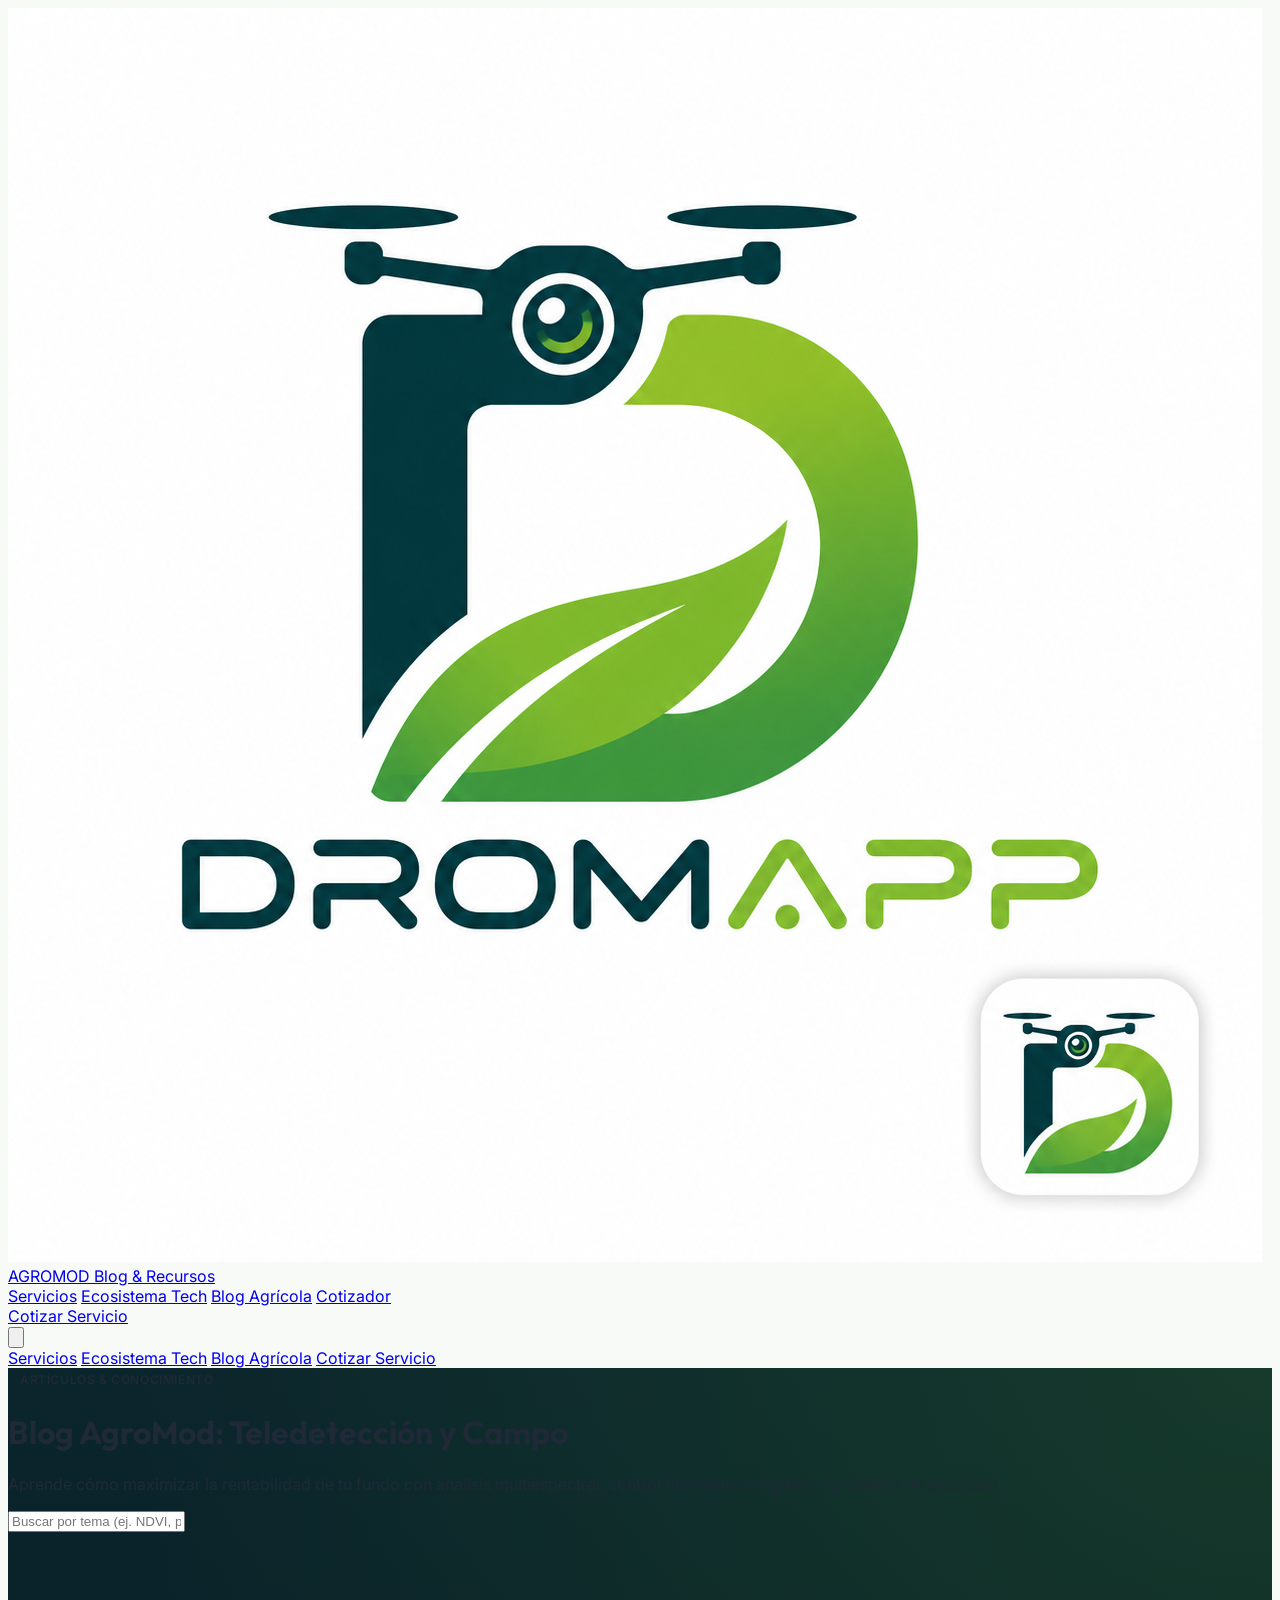
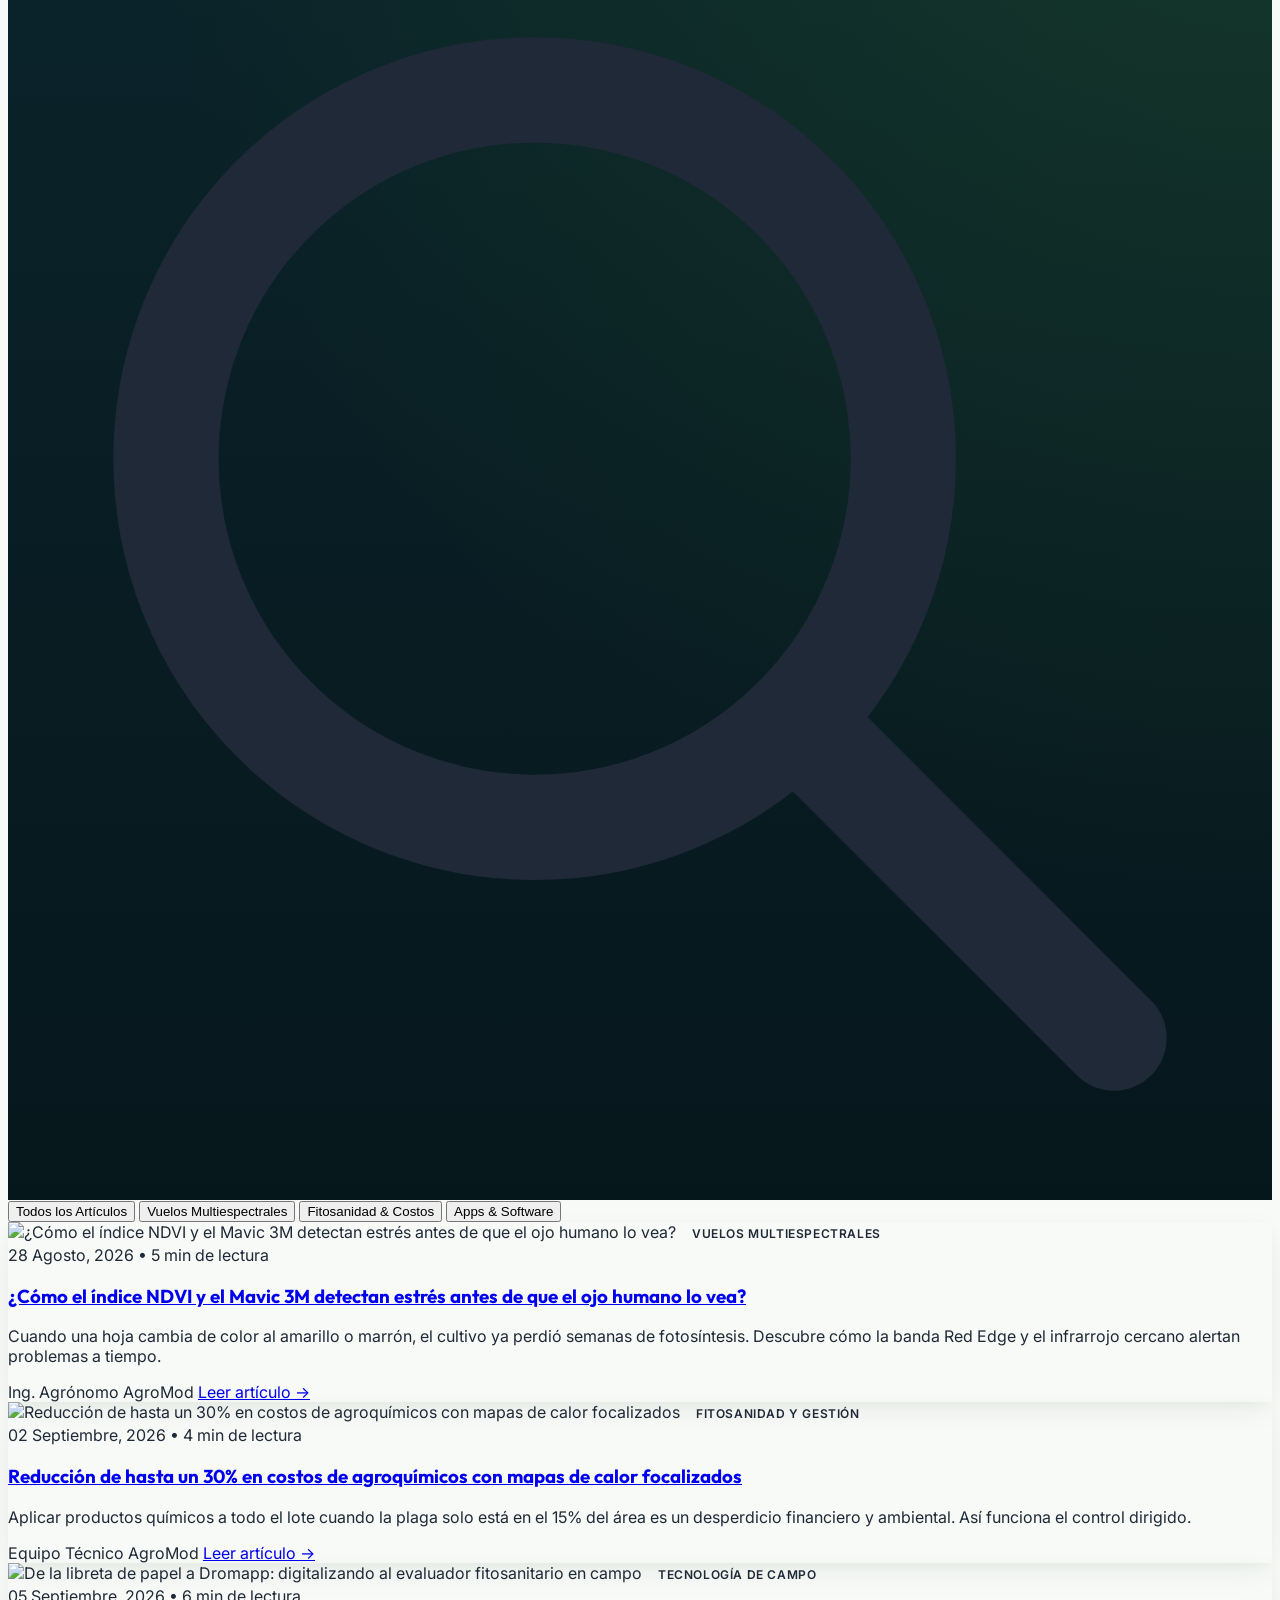
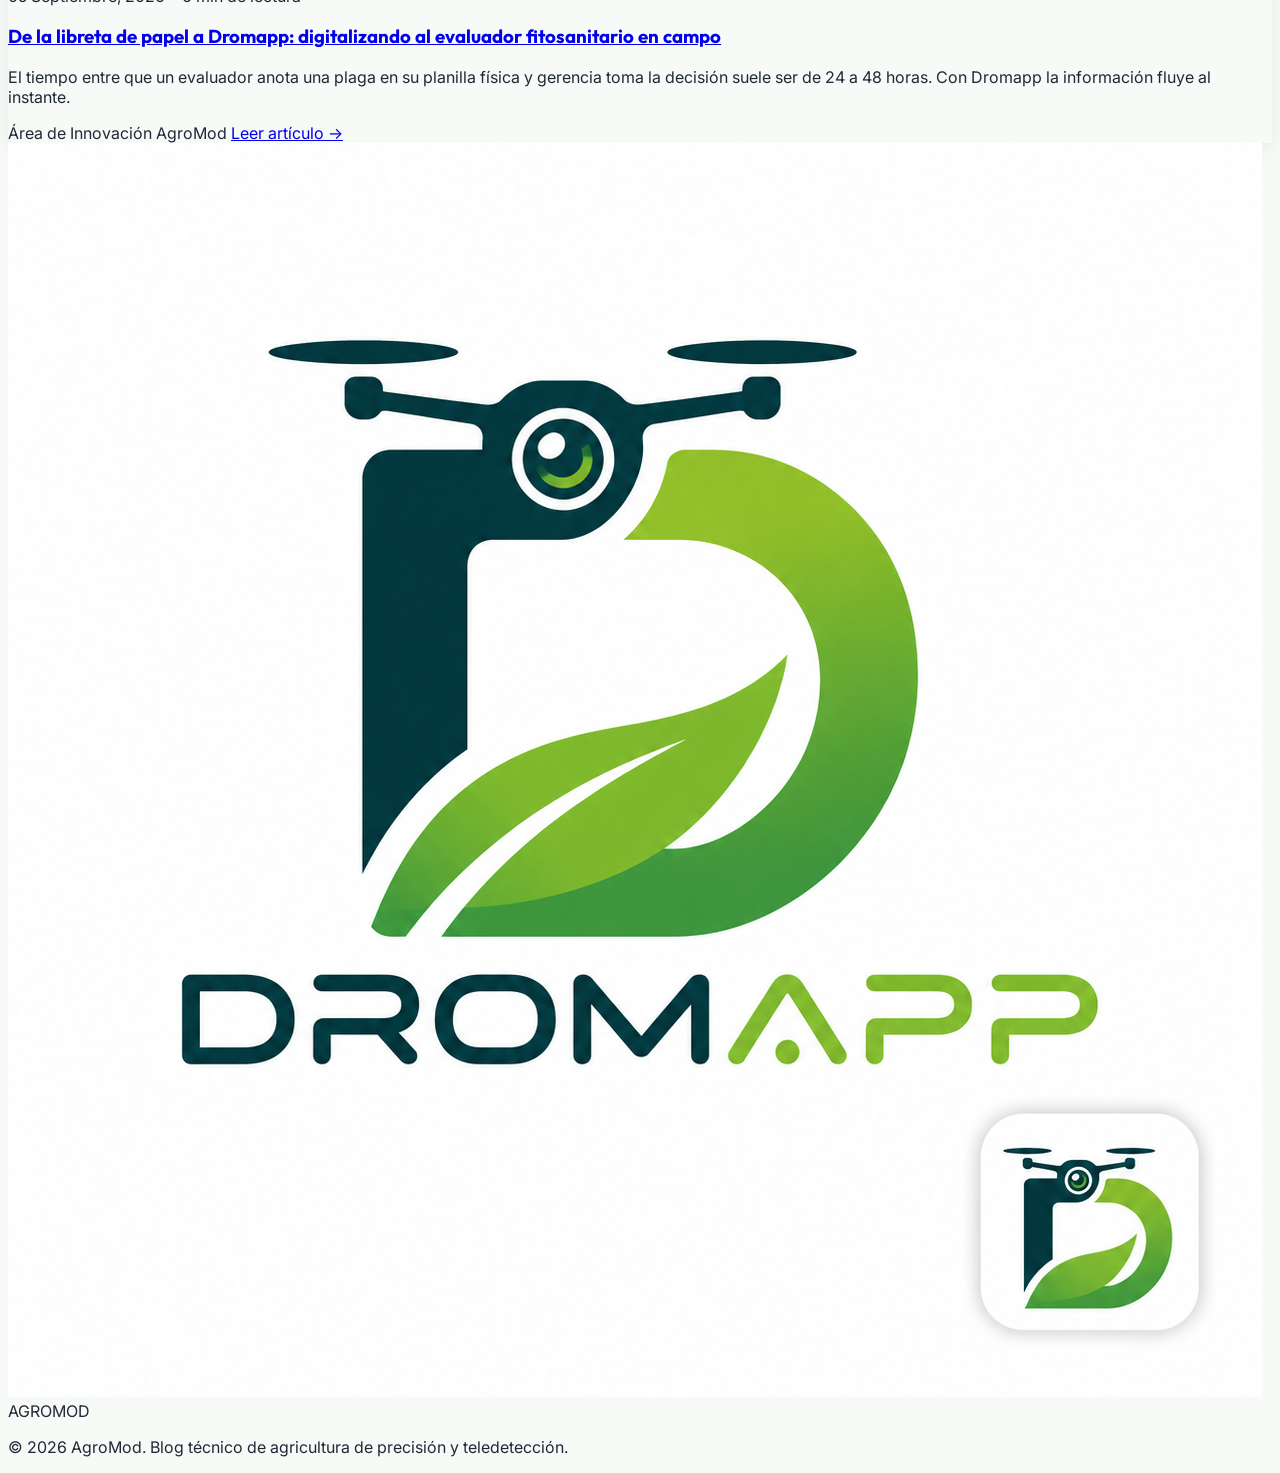
==== blog.html @ 4e675413 "Initial commit: AgroMod landing page, blog and decoupled API service layer" ====
<!DOCTYPE html>
<html lang="es">
<head>
  <meta charset="UTF-8">
  <meta name="viewport" content="width=device-width, initial-scale=1.0">
  <title>Blog Agrícola &amp; Teledetección | AgroMod</title>
  <meta name="description" content="Artículos técnicos sobre drones agrícolas, índice NDVI, NDRE, evaluación fitosanitaria y reducción de costos con teledetección.">
  <link rel="icon" type="image/png" href="assets/images/logo.png">

  <!-- Tailwind CSS CDN -->
  <script src="https://cdn.tailwindcss.com"></script>
  <script>
    tailwind.config = {
      theme: {
        extend: {
          colors: {
            brandGreen: '#55B32B',
            brandGreenDark: '#3E8A1D',
            brandGreenLight: '#74C137',
            brandNavy: '#0B252C',
            brandNavyDark: '#06171C',
            brandSurface: '#F8FAF7'
          }
        }
      }
    }
  </script>

  <!-- Estilos Personalizados -->
  <link rel="stylesheet" href="assets/css/style.css">
</head>
<body class="bg-brandSurface text-gray-800 antialiased flex flex-col min-h-screen">

  <!-- Navbar -->
  <nav class="sticky top-0 z-50 bg-white/90 backdrop-blur-md border-b border-gray-100">
    <div class="max-w-7xl mx-auto px-4 sm:px-6 lg:px-8">
      <div class="flex items-center justify-between h-20">
        
        <a href="index.html" class="flex items-center space-x-3 group">
          <img src="assets/images/logo.png" alt="AgroMod Logo" class="h-12 w-auto transition-transform duration-300 group-hover:scale-105">
          <div class="flex flex-col">
            <span class="text-2xl font-extrabold tracking-tight text-brandNavy leading-none">AGRO<span class="text-brandGreen">MOD</span></span>
            <span class="text-[10px] font-bold uppercase tracking-widest text-gray-400 mt-0.5">Blog &amp; Recursos</span>
          </div>
        </a>

        <div class="hidden md:flex items-center space-x-8">
          <a href="index.html#servicios" class="text-sm font-semibold text-gray-700 hover:text-brandGreen transition">Servicios</a>
          <a href="index.html#ecosistema" class="text-sm font-semibold text-gray-700 hover:text-brandGreen transition">Ecosistema Tech</a>
          <a href="blog.html" class="text-sm font-bold text-brandGreen transition">Blog Agrícola</a>
          <a href="index.html#cotizador" class="text-sm font-semibold text-gray-700 hover:text-brandGreen transition">Cotizador</a>
        </div>

        <div class="hidden md:block">
          <a href="index.html#cotizador" class="py-2.5 px-5 rounded-xl bg-brandGreen hover:bg-brandGreenDark text-white font-bold text-sm shadow-md transition transform active:scale-95">
            Cotizar Servicio
          </a>
        </div>

        <div class="md:hidden flex items-center">
          <button id="mobile-menu-btn" class="p-2 rounded-lg text-gray-600 hover:text-gray-900 focus:outline-none">
            <svg class="w-6 h-6" fill="none" stroke="currentColor" viewBox="0 0 24 24">
              <path stroke-linecap="round" stroke-linejoin="round" stroke-width="2" d="M4 6h16M4 12h16m-7 6h7"></path>
            </svg>
          </button>
        </div>

      </div>
    </div>

    <!-- Menú Móvil -->
    <div id="mobile-menu" class="hidden md:hidden bg-white border-b border-gray-200 px-4 pt-2 pb-6 space-y-3">
      <a href="index.html#servicios" class="block text-base font-semibold text-gray-800 py-2">Servicios</a>
      <a href="index.html#ecosistema" class="block text-base font-semibold text-gray-800 py-2">Ecosistema Tech</a>
      <a href="blog.html" class="block text-base font-bold text-brandGreen py-2">Blog Agrícola</a>
      <a href="index.html#cotizador" class="block w-full text-center py-3 bg-brandGreen text-white font-bold rounded-xl text-sm">Cotizar Servicio</a>
    </div>
  </nav>

  <!-- Header Blog con Buscador -->
  <header class="gradient-hero text-white py-16">
    <div class="max-w-4xl mx-auto px-4 text-center space-y-4">
      <span class="badge-pill bg-white/10 text-green-300 border border-white/15">Artículos &amp; Conocimiento</span>
      <h1 class="text-4xl md:text-5xl font-extrabold tracking-tight">Blog AgroMod: Teledetección y Campo</h1>
      <p class="text-gray-300 text-base max-w-xl mx-auto font-normal">
        Aprende cómo maximizar la rentabilidad de tu fundo con análisis multiespectral, control fitosanitario digital y agricultura de precisión.
      </p>

      <!-- Input de Búsqueda -->
      <div class="pt-4 max-w-lg mx-auto">
        <div class="relative">
          <input type="text" id="blog-search" placeholder="Buscar por tema (ej. NDVI, plagas, Mavic 3M, ahorro)..." class="w-full pl-12 pr-4 py-3.5 rounded-2xl bg-white text-gray-800 text-sm focus:outline-none focus:ring-2 focus:ring-brandGreen shadow-lg">
          <svg class="w-5 h-5 text-gray-400 absolute left-4 top-4" fill="none" stroke="currentColor" viewBox="0 0 24 24">
            <path stroke-linecap="round" stroke-linejoin="round" stroke-width="2" d="M21 21l-6-6m2-5a7 7 0 11-14 0 7 7 0 0114 0z"></path>
          </svg>
        </div>
      </div>
    </div>
  </header>

  <!-- Filtros de Categoría & Feed -->
  <main class="flex-1 max-w-7xl mx-auto px-4 sm:px-6 lg:px-8 py-12 w-full">
    
    <!-- Botones de Filtro -->
    <div class="flex flex-wrap items-center justify-center gap-2 mb-12">
      <button data-category="all" class="category-filter-btn px-4 py-2 rounded-xl text-xs font-bold transition duration-200 bg-green-600 text-white shadow-sm">
        Todos los Artículos
      </button>
      <button data-category="Vuelos Multiespectrales" class="category-filter-btn px-4 py-2 rounded-xl text-xs font-bold transition duration-200 bg-gray-100 text-gray-700 hover:bg-gray-200">
        Vuelos Multiespectrales
      </button>
      <button data-category="Fitosanidad y Gestión" class="category-filter-btn px-4 py-2 rounded-xl text-xs font-bold transition duration-200 bg-gray-100 text-gray-700 hover:bg-gray-200">
        Fitosanidad &amp; Costos
      </button>
      <button data-category="Tecnología de Campo" class="category-filter-btn px-4 py-2 rounded-xl text-xs font-bold transition duration-200 bg-gray-100 text-gray-700 hover:bg-gray-200">
        Apps &amp; Software
      </button>
    </div>

    <!-- Grid de Artículos Dinámico (Controlado por blog.js) -->
    <div id="blog-grid" class="grid grid-cols-1 md:grid-cols-2 lg:grid-cols-3 gap-8">
      <!-- Inyectado por blog.js -->
    </div>

  </main>

  <!-- Footer -->
  <footer class="bg-brandNavy text-white pt-12 pb-8 border-t border-brandNavyDark mt-auto">
    <div class="max-w-7xl mx-auto px-4 text-center space-y-4">
      <div class="flex items-center justify-center space-x-2">
        <img src="assets/images/logo.png" alt="AgroMod Logo" class="h-8 w-auto">
        <span class="text-xl font-bold tracking-tight text-white">AGRO<span class="text-brandGreen">MOD</span></span>
      </div>
      <p class="text-gray-400 text-xs">&copy; 2026 AgroMod. Blog técnico de agricultura de precisión y teledetección.</p>
    </div>
  </footer>

  <!-- Scripts -->
  <script src="assets/js/data.js"></script>
  <script src="assets/js/api.js"></script>
  <script src="assets/js/main.js"></script>
  <script src="assets/js/blog.js"></script>
</body>
</html>
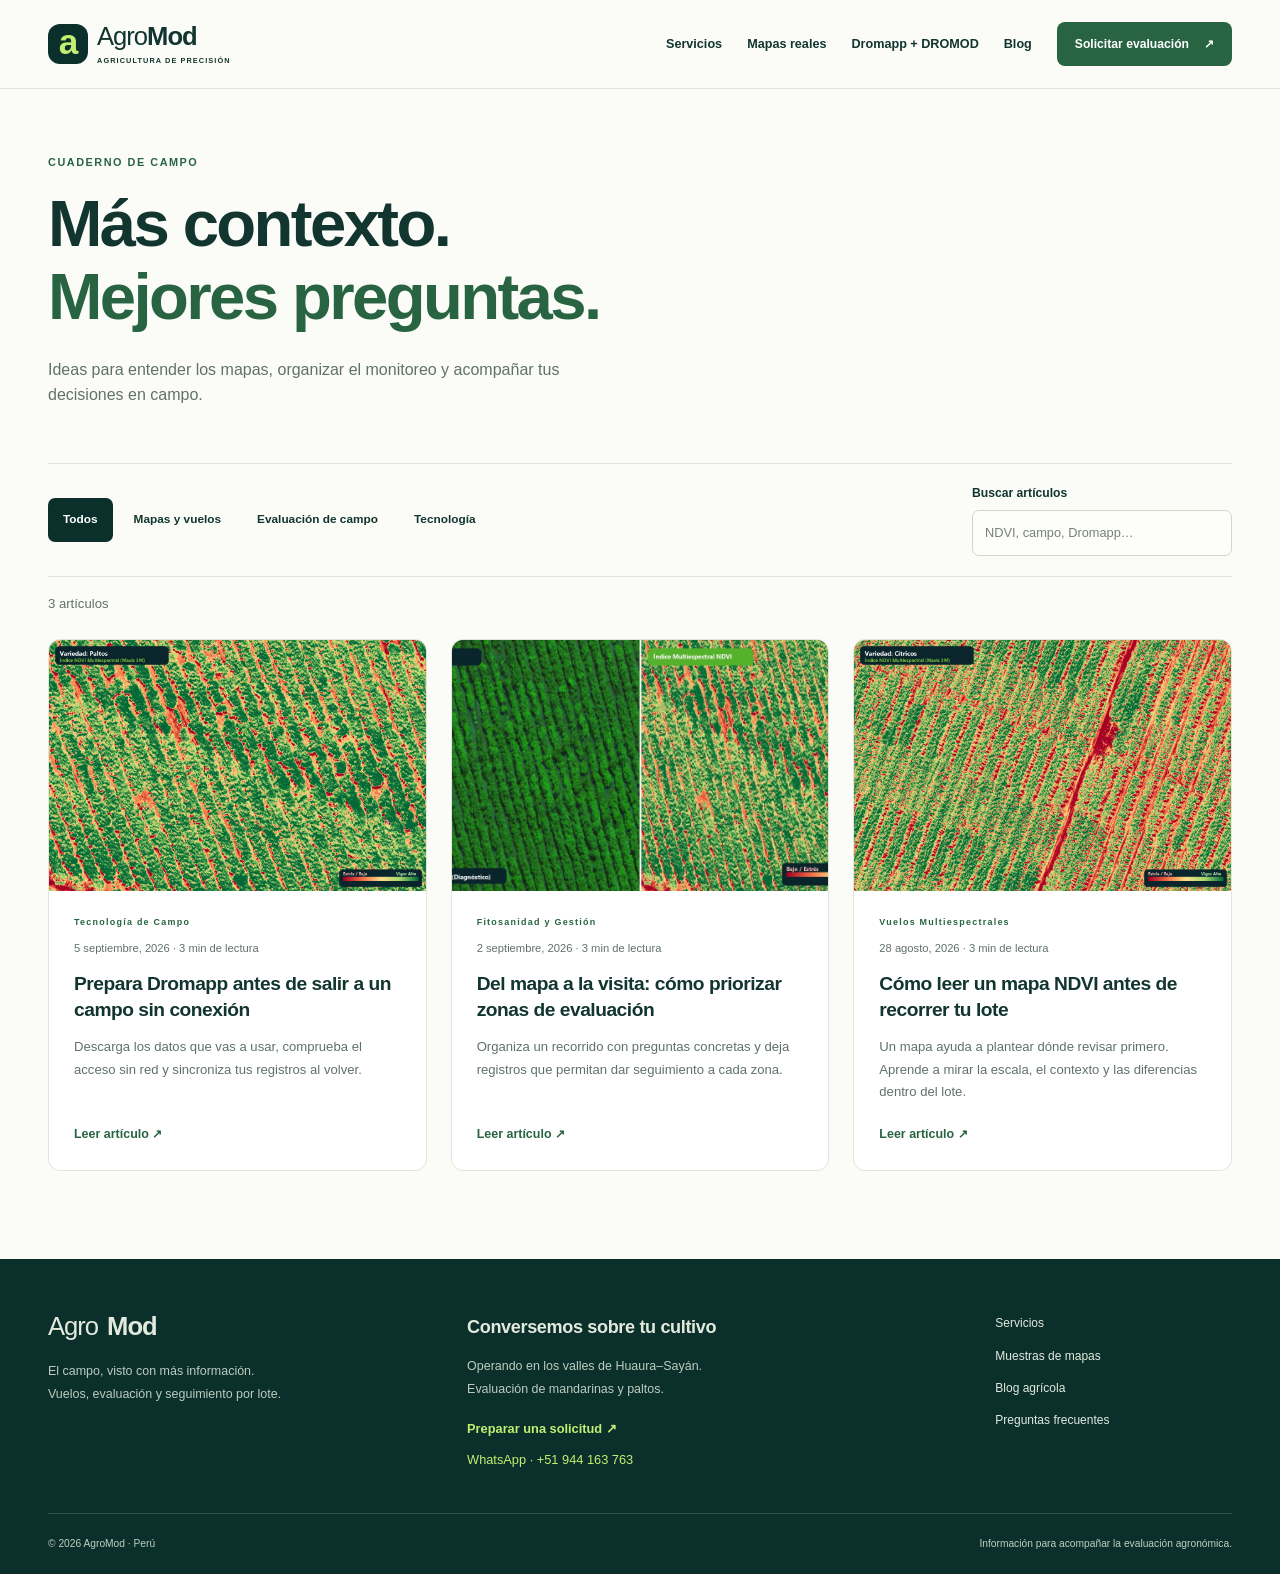
==== commit 6bc1ba6e: "Improve AgroMod website and publish Huaura-Sayan services" ====
--- a/blog.html
+++ b/blog.html
@@ -1,144 +1,39 @@
-<!DOCTYPE html>
+<!doctype html>
 <html lang="es">
 <head>
-  <meta charset="UTF-8">
-  <meta name="viewport" content="width=device-width, initial-scale=1.0">
-  <title>Blog Agrícola &amp; Teledetección | AgroMod</title>
-  <meta name="description" content="Artículos técnicos sobre drones agrícolas, índice NDVI, NDRE, evaluación fitosanitaria y reducción de costos con teledetección.">
-  <link rel="icon" type="image/png" href="assets/images/logo.png">
-
-  <!-- Tailwind CSS CDN -->
-  <script src="https://cdn.tailwindcss.com"></script>
-  <script>
-    tailwind.config = {
-      theme: {
-        extend: {
-          colors: {
-            brandGreen: '#55B32B',
-            brandGreenDark: '#3E8A1D',
-            brandGreenLight: '#74C137',
-            brandNavy: '#0B252C',
-            brandNavyDark: '#06171C',
-            brandSurface: '#F8FAF7'
-          }
-        }
-      }
-    }
-  </script>
-
-  <!-- Estilos Personalizados -->
-  <link rel="stylesheet" href="assets/css/style.css">
-</head>
-<body class="bg-brandSurface text-gray-800 antialiased flex flex-col min-h-screen">
-
-  <!-- Navbar -->
-  <nav class="sticky top-0 z-50 bg-white/90 backdrop-blur-md border-b border-gray-100">
-    <div class="max-w-7xl mx-auto px-4 sm:px-6 lg:px-8">
-      <div class="flex items-center justify-between h-20">
-        
-        <a href="index.html" class="flex items-center space-x-3 group">
-          <img src="assets/images/logo.png" alt="AgroMod Logo" class="h-12 w-auto transition-transform duration-300 group-hover:scale-105">
-          <div class="flex flex-col">
-            <span class="text-2xl font-extrabold tracking-tight text-brandNavy leading-none">AGRO<span class="text-brandGreen">MOD</span></span>
-            <span class="text-[10px] font-bold uppercase tracking-widest text-gray-400 mt-0.5">Blog &amp; Recursos</span>
-          </div>
-        </a>
-
-        <div class="hidden md:flex items-center space-x-8">
-          <a href="index.html#servicios" class="text-sm font-semibold text-gray-700 hover:text-brandGreen transition">Servicios</a>
-          <a href="index.html#ecosistema" class="text-sm font-semibold text-gray-700 hover:text-brandGreen transition">Ecosistema Tech</a>
-          <a href="blog.html" class="text-sm font-bold text-brandGreen transition">Blog Agrícola</a>
-          <a href="index.html#cotizador" class="text-sm font-semibold text-gray-700 hover:text-brandGreen transition">Cotizador</a>
-        </div>
-
-        <div class="hidden md:block">
-          <a href="index.html#cotizador" class="py-2.5 px-5 rounded-xl bg-brandGreen hover:bg-brandGreenDark text-white font-bold text-sm shadow-md transition transform active:scale-95">
-            Cotizar Servicio
-          </a>
-        </div>
-
-        <div class="md:hidden flex items-center">
-          <button id="mobile-menu-btn" class="p-2 rounded-lg text-gray-600 hover:text-gray-900 focus:outline-none">
-            <svg class="w-6 h-6" fill="none" stroke="currentColor" viewBox="0 0 24 24">
-              <path stroke-linecap="round" stroke-linejoin="round" stroke-width="2" d="M4 6h16M4 12h16m-7 6h7"></path>
-            </svg>
-          </button>
-        </div>
-
-      </div>
-    </div>
-
-    <!-- Menú Móvil -->
-    <div id="mobile-menu" class="hidden md:hidden bg-white border-b border-gray-200 px-4 pt-2 pb-6 space-y-3">
-      <a href="index.html#servicios" class="block text-base font-semibold text-gray-800 py-2">Servicios</a>
-      <a href="index.html#ecosistema" class="block text-base font-semibold text-gray-800 py-2">Ecosistema Tech</a>
-      <a href="blog.html" class="block text-base font-bold text-brandGreen py-2">Blog Agrícola</a>
-      <a href="index.html#cotizador" class="block w-full text-center py-3 bg-brandGreen text-white font-bold rounded-xl text-sm">Cotizar Servicio</a>
-    </div>
-  </nav>
-
-  <!-- Header Blog con Buscador -->
-  <header class="gradient-hero text-white py-16">
-    <div class="max-w-4xl mx-auto px-4 text-center space-y-4">
-      <span class="badge-pill bg-white/10 text-green-300 border border-white/15">Artículos &amp; Conocimiento</span>
-      <h1 class="text-4xl md:text-5xl font-extrabold tracking-tight">Blog AgroMod: Teledetección y Campo</h1>
-      <p class="text-gray-300 text-base max-w-xl mx-auto font-normal">
-        Aprende cómo maximizar la rentabilidad de tu fundo con análisis multiespectral, control fitosanitario digital y agricultura de precisión.
-      </p>
-
-      <!-- Input de Búsqueda -->
-      <div class="pt-4 max-w-lg mx-auto">
-        <div class="relative">
-          <input type="text" id="blog-search" placeholder="Buscar por tema (ej. NDVI, plagas, Mavic 3M, ahorro)..." class="w-full pl-12 pr-4 py-3.5 rounded-2xl bg-white text-gray-800 text-sm focus:outline-none focus:ring-2 focus:ring-brandGreen shadow-lg">
-          <svg class="w-5 h-5 text-gray-400 absolute left-4 top-4" fill="none" stroke="currentColor" viewBox="0 0 24 24">
-            <path stroke-linecap="round" stroke-linejoin="round" stroke-width="2" d="M21 21l-6-6m2-5a7 7 0 11-14 0 7 7 0 0114 0z"></path>
-          </svg>
-        </div>
-      </div>
-    </div>
-  </header>
-
-  <!-- Filtros de Categoría & Feed -->
-  <main class="flex-1 max-w-7xl mx-auto px-4 sm:px-6 lg:px-8 py-12 w-full">
-    
-    <!-- Botones de Filtro -->
-    <div class="flex flex-wrap items-center justify-center gap-2 mb-12">
-      <button data-category="all" class="category-filter-btn px-4 py-2 rounded-xl text-xs font-bold transition duration-200 bg-green-600 text-white shadow-sm">
-        Todos los Artículos
-      </button>
-      <button data-category="Vuelos Multiespectrales" class="category-filter-btn px-4 py-2 rounded-xl text-xs font-bold transition duration-200 bg-gray-100 text-gray-700 hover:bg-gray-200">
-        Vuelos Multiespectrales
-      </button>
-      <button data-category="Fitosanidad y Gestión" class="category-filter-btn px-4 py-2 rounded-xl text-xs font-bold transition duration-200 bg-gray-100 text-gray-700 hover:bg-gray-200">
-        Fitosanidad &amp; Costos
-      </button>
-      <button data-category="Tecnología de Campo" class="category-filter-btn px-4 py-2 rounded-xl text-xs font-bold transition duration-200 bg-gray-100 text-gray-700 hover:bg-gray-200">
-        Apps &amp; Software
-      </button>
-    </div>
-
-    <!-- Grid de Artículos Dinámico (Controlado por blog.js) -->
-    <div id="blog-grid" class="grid grid-cols-1 md:grid-cols-2 lg:grid-cols-3 gap-8">
-      <!-- Inyectado por blog.js -->
-    </div>
-
-  </main>
-
-  <!-- Footer -->
-  <footer class="bg-brandNavy text-white pt-12 pb-8 border-t border-brandNavyDark mt-auto">
-    <div class="max-w-7xl mx-auto px-4 text-center space-y-4">
-      <div class="flex items-center justify-center space-x-2">
-        <img src="assets/images/logo.png" alt="AgroMod Logo" class="h-8 w-auto">
-        <span class="text-xl font-bold tracking-tight text-white">AGRO<span class="text-brandGreen">MOD</span></span>
-      </div>
-      <p class="text-gray-400 text-xs">&copy; 2026 AgroMod. Blog técnico de agricultura de precisión y teledetección.</p>
-    </div>
-  </footer>
-
-  <!-- Scripts -->
-  <script src="assets/js/data.js"></script>
-  <script src="assets/js/api.js"></script>
-  <script src="assets/js/main.js"></script>
-  <script src="assets/js/blog.js"></script>
-</body>
-</html>
+<meta charset="utf-8">
+<meta name="viewport" content="width=device-width, initial-scale=1">
+<meta name="theme-color" content="#0b302c">
+<title>Blog agrícola | AgroMod</title>
+<meta name="description" content="Guías de AgroMod para leer mapas multiespectrales, organizar evaluaciones de campo y dar seguimiento a tus lotes.">
+<meta property="og:type" content="website">
+<meta property="og:title" content="Blog agrícola | AgroMod">
+<meta property="og:description" content="Guías de AgroMod para leer mapas multiespectrales, organizar evaluaciones de campo y dar seguimiento a tus lotes.">
+<link rel="icon" href="assets/images/favicon.svg" type="image/svg+xml">
+<link rel="stylesheet" href="assets/css/style.css">
+<script src="assets/js/data.js" defer></script>
+<script src="assets/js/api.js" defer></script>
+<script src="assets/js/main.js" defer></script>
+<script src="assets/js/blog.js" defer></script></head><body>
+<a class="skip-link" href="#contenido">Saltar al contenido</a>
+<header class="site-header">
+  <div class="container nav-wrap">
+    <a class="wordmark" href="index.html" aria-label="AgroMod, inicio"><span class="brand-symbol" aria-hidden="true">a</span><span>Agro<strong>Mod</strong><small>AGRICULTURA DE PRECISIÓN</small></span></a>
+    <button class="menu-toggle" id="mobile-menu-btn" type="button" aria-controls="mobile-menu" aria-expanded="false" aria-label="Abrir menú"><span></span><span></span><span></span></button>
+    <nav id="mobile-menu" class="main-nav" aria-label="Principal">
+      <a href="index.html#servicios">Servicios</a>
+      <a href="index.html#galeria">Mapas reales</a>
+      <a href="index.html#ecosistema">Dromapp + DROMOD</a>
+      <a href="blog.html">Blog</a>
+      <a class="button button-small" href="index.html#cotizador">Solicitar evaluación <span aria-hidden="true">↗</span></a>
+    </nav>
+  </div>
+</header><main id="contenido"><section class="page-intro container"><p class="eyebrow">CUADERNO DE CAMPO</p><h1>Más contexto.<br><em>Mejores preguntas.</em></h1><p>Ideas para entender los mapas, organizar el monitoreo y acompañar tus decisiones en campo.</p></section>
+<section class="container section blog-feed" aria-label="Artículos del blog">
+<div class="blog-tools"><div class="filter-group" id="blog-filters" role="group" aria-label="Categorías"><button class="filter-button category-filter-btn" data-category="all" aria-pressed="true">Todos</button><button class="filter-button category-filter-btn" data-category="Vuelos Multiespectrales" aria-pressed="false">Mapas y vuelos</button><button class="filter-button category-filter-btn" data-category="Fitosanidad y Gestión" aria-pressed="false">Evaluación de campo</button><button class="filter-button category-filter-btn" data-category="Tecnología de Campo" aria-pressed="false">Tecnología</button></div><div class="field search-field"><label for="blog-search">Buscar artículos</label><input id="blog-search" type="search" placeholder="NDVI, campo, Dromapp…" maxlength="120"></div></div>
+<p id="blog-count" role="status" class="small-text"></p><div id="blog-grid" class="blog-grid"><p>Cargando publicaciones…</p></div><noscript>Activa JavaScript para consultar el catálogo de artículos.</noscript>
+</section></main><footer class="site-footer" id="contacto"><div class="container footer-main">
+  <div><a class="wordmark" href="index.html">Agro<strong>Mod</strong></a><p>El campo, visto con más información.<br>Vuelos, evaluación y seguimiento por lote.</p></div>
+  <div><h2>Conversemos sobre tu cultivo</h2><p>Operando en los valles de Huaura–Sayán.<br>Evaluación de mandarinas y paltos.</p><a class="text-link" href="index.html#cotizador">Preparar una solicitud <span aria-hidden="true">↗</span></a><a class="footer-whatsapp" data-whatsapp hidden target="_blank" rel="noopener noreferrer">Contactar por WhatsApp</a></div>
+  <div class="footer-links"><a href="index.html#servicios">Servicios</a><a href="index.html#galeria">Muestras de mapas</a><a href="blog.html">Blog agrícola</a><a href="index.html#preguntas">Preguntas frecuentes</a></div>
+</div><div class="container footer-bottom"><span>© <span data-year>2026</span> AgroMod · Perú</span><span>Información para acompañar la evaluación agronómica.</span></div></footer></body></html>
--- a/assets/css/style.css
+++ b/assets/css/style.css
@@ -0,0 +1,1575 @@
+/* AgroMod: estilos locales, sin dependencias de CDN ni fuentes externas. */
+:root {
+  --ink:#12352f;
+  --muted:#61716a;
+  --green:#286442;
+  --lime:#c3ef70;
+  --paper:#fbfcf8;
+  --line:#dfe6dc;
+  --navy:#0b302c;
+  --soft:#eff3e9;
+  --white:#fff;
+  --radius:18px
+}
+* {
+  box-sizing:border-box
+}
+html {
+  scroll-behavior:smooth;
+  scroll-padding-top:100px
+}
+body {
+  margin:0;
+  background:var(--paper);
+  color:var(--ink);
+  font-family:Inter,"Segoe UI",Arial,sans-serif;
+  font-size:16px;
+  line-height:1.6
+}
+body.dialog-open {
+  overflow:hidden
+}
+h1,h2,h3,h4,p,figure {
+  margin:0
+}
+h1,h2,h3,h4 {
+  line-height:1.12;
+  letter-spacing:-.04em
+}
+h1 {
+  font-size:clamp(2.7rem,5.1vw,4.5rem);
+  font-weight:650
+}
+h2 {
+  font-size:clamp(2rem,3.2vw,2.8rem);
+  font-weight:650
+}
+h3 {
+  font-size:1.35rem;
+  font-weight:650
+}
+p {
+  color:var(--muted)
+}
+em {
+  font-style:normal;
+  color:var(--green)
+}
+a {
+  color:inherit;
+  text-decoration:none
+}
+button,input,textarea,select {
+  font:inherit
+}
+button,a,input,select,textarea,summary {
+  -webkit-tap-highlight-color:transparent
+}
+button {
+  cursor:pointer
+}
+button:disabled {
+  cursor:wait
+}
+img {
+  display:block;
+  max-width:100%;
+  height:auto
+}
+svg {
+  display:block
+}
+button svg {
+  pointer-events:none
+}
+button {
+  color:inherit
+}
+a,button,input,select,textarea,summary {
+  touch-action:manipulation
+}
+button:focus-visible,a:focus-visible,summary:focus-visible {
+  outline:3px solid #4488ae;
+  outline-offset:4px
+}
+input:focus,select:focus,textarea:focus {
+  outline:2px solid var(--green);
+  outline-offset:2px
+}
+[hidden] {
+  display:none!important
+}
+section[id],footer[id] {
+  scroll-margin-top:90px
+}
+.container {
+  width:min(1184px,calc(100% - 64px));
+  margin-inline:auto
+}
+.section {
+  padding-block:88px
+}
+.eyebrow {
+  font-size:.68rem;
+  letter-spacing:.14em;
+  font-weight:750;
+  line-height:1.5;
+  color:var(--green)
+}
+.small-text {
+  font-size:.82rem;
+  color:var(--muted)
+}
+.sr-only {
+  position:absolute;
+  width:1px;
+  height:1px;
+  padding:0;
+  margin:-1px;
+  overflow:hidden;
+  clip:rect(0,0,0,0);
+  white-space:nowrap;
+  border:0
+}
+.skip-link {
+  position:fixed;
+  top:8px;
+  left:8px;
+  transform:translateY(-150%);
+  z-index:100;
+  background:white;
+  padding:12px;
+  border:2px solid var(--green)
+}
+.skip-link:focus {
+  transform:none
+}
+.site-header {
+  background:rgba(251,252,248,.97);
+  position:sticky;
+  top:0;
+  z-index:20;
+  border-bottom:1px solid var(--line)
+}
+.nav-wrap {
+  height:88px;
+  display:flex;
+  align-items:center;
+  justify-content:space-between;
+  gap:24px
+}
+.wordmark {
+  display:inline-flex;
+  align-items:center;
+  gap:9px;
+  font-size:1.6rem;
+  font-weight:500;
+  letter-spacing:-1px;
+  line-height:1
+}
+.wordmark strong {
+  font-weight:800
+}
+.wordmark small {
+  display:block;
+  font-size:.46rem;
+  letter-spacing:.145em;
+  font-weight:600;
+  margin-top:7px
+}
+.brand-symbol {
+  display:flex;
+  align-items:center;
+  justify-content:center;
+  background:var(--navy);
+  color:var(--lime);
+  width:40px;
+  height:40px;
+  border-radius:12px;
+  font-size:2.2rem;
+  font-weight:750;
+  line-height:1;
+  padding-bottom:4px
+}
+.main-nav {
+  display:flex;
+  align-items:center;
+  gap:25px;
+  font-size:.79rem;
+  font-weight:600
+}
+.main-nav>a:not(.button) {
+  padding-block:14px
+}
+.main-nav>a:not(.button):hover {
+  color:var(--green);
+  text-decoration:underline;
+  text-underline-offset:6px
+}
+.menu-toggle {
+  display:none
+}
+.button {
+  border:1px solid transparent;
+  display:inline-flex;
+  align-items:center;
+  justify-content:center;
+  gap:22px;
+  border-radius:8px;
+  background:var(--green);
+  color:white;
+  min-height:50px;
+  padding:13px 23px;
+  font-size:.86rem;
+  font-weight:650;
+  line-height:1.35;
+  text-align:center;
+  transition:background .2s,transform .2s
+}
+.button:hover {
+  background:#194d30
+}
+.button-small {
+  min-height:44px;
+  font-size:.76rem;
+  padding:11px 17px;
+  gap:15px
+}
+.button-lime {
+  background:var(--lime);
+  color:var(--navy)
+}
+.button-lime:hover {
+  background:#d4ff84
+}
+.button-ghost {
+  background:transparent;
+  border-color:#628075;
+  color:white
+}
+.button-ghost:hover {
+  background:#254a3c
+}
+.button-outline {
+  border-color:var(--line);
+  color:var(--ink);
+  background:white
+}
+.button-outline:hover {
+  background:var(--soft)
+}
+.button-row {
+  display:flex;
+  gap:12px;
+  align-items:center;
+  flex-wrap:wrap
+}
+.text-link,.text-button {
+  font-size:.86rem;
+  font-weight:650;
+  color:var(--green);
+  text-underline-offset:5px
+}
+.text-link:hover,.text-button:hover {
+  text-decoration:underline
+}
+.text-button {
+  border:0;
+  background:none;
+  padding:12px
+}
+.circle-link {
+  width:48px;
+  height:48px;
+  border:1px solid #6c8b78;
+  display:grid;
+  place-items:center;
+  border-radius:50%;
+  font-size:1.5rem;
+  flex-shrink:0
+}
+.hero {
+  background:var(--navy);
+  color:white;
+  overflow:hidden
+}
+.hero-grid {
+  display:grid;
+  grid-template-columns:1.05fr 1fr;
+  gap:60px;
+  align-items:center;
+  padding-block:76px 62px
+}
+.hero .eyebrow {
+  color:var(--lime)
+}
+.hero .eyebrow .status-dot {
+  margin-right:8px
+}
+.status-dot {
+  display:inline-block;
+  width:6px;
+  height:6px;
+  border-radius:50%;
+  background:var(--lime);
+  vertical-align:middle
+}
+.hero h1 {
+  margin:23px 0;
+  letter-spacing:-.06em;
+  line-height:1.06
+}
+.hero h1 em {
+  color:var(--lime)
+}
+.hero-description {
+  color:#c8d8ce;
+  max-width:470px;
+  font-size:1.02rem;
+  line-height:1.75
+}
+.hero .button-row {
+  margin-top:30px
+}
+.hero-notes {
+  display:flex;
+  gap:12px 18px;
+  flex-wrap:wrap;
+  font-size:.68rem;
+  color:#c8d8ce;
+  border-top:1px solid #31534a;
+  padding-top:22px;
+  margin-top:35px
+}
+.hero-notes span::before {
+  content:"✓";
+  margin-right:7px;
+  color:var(--lime)
+}
+.hero-visual {
+  min-width:0
+}
+.map-heading {
+  display:flex;
+  align-items:center;
+  justify-content:space-between;
+  gap:14px;
+  font-size:.55rem;
+  letter-spacing:.08em;
+  color:#c5d4c9;
+  margin-bottom:13px
+}
+.map-heading .status-dot {
+  margin-right:5px
+}
+.hero-visual figure {
+  border-radius:14px;
+  overflow:hidden;
+  border:1px solid #49674f;
+  background:#183f34
+}
+.hero-visual figure>img {
+  width:100%;
+  aspect-ratio:2/1;
+  object-fit:contain;
+  background:#163d33
+}
+.hero-visual figcaption {
+  padding:25px;
+  display:flex;
+  gap:18px;
+  justify-content:space-between;
+  align-items:center
+}
+.hero-visual figcaption h2 {
+  font-size:1.3rem;
+  font-weight:500;
+  letter-spacing:-.02em;
+  line-height:1.35;
+  margin-top:9px
+}
+.hero-visual figcaption .eyebrow {
+  font-size:.55rem
+}
+.map-footnote {
+  font-size:.63rem;
+  margin-top:14px;
+  color:#b2c9ba
+}
+.context-strip {
+  border-bottom:1px solid var(--line);
+  background:#f0f4e8
+}
+.context-strip .container {
+  display:flex;
+  align-items:center;
+  justify-content:space-between;
+  padding-block:23px;
+  gap:20px
+}
+.context-strip p {
+  font-size:.78rem
+}
+.context-strip span {
+  display:flex;
+  gap:16px;
+  color:var(--green);
+  font-size:.72rem
+}
+.context-strip strong {
+  font-size:.85rem;
+  color:var(--ink);
+  font-weight:600
+}
+.section-heading {
+  display:flex;
+  justify-content:space-between;
+  align-items:flex-end;
+  gap:40px;
+  margin-bottom:36px
+}
+.section-heading .eyebrow {
+  margin-bottom:14px
+}
+.section-heading>p {
+  max-width:350px;
+  font-size:.92rem;
+  line-height:1.8
+}
+.services-grid {
+  display:grid;
+  grid-template-columns:repeat(3,1fr);
+  gap:22px
+}
+.service-card {
+  border-top:2px solid #a7be93;
+  padding:29px 25px;
+  background:white;
+  border-radius:0 0 14px 14px;
+  display:flex;
+  flex-direction:column;
+  align-items:flex-start
+}
+.service-top {
+  display:flex;
+  justify-content:space-between;
+  align-items:center;
+  width:100%;
+  margin-bottom:25px
+}
+.service-icon {
+  display:grid;
+  place-items:center;
+  width:46px;
+  height:46px;
+  background:var(--soft);
+  border-radius:13px;
+  font-size:1.6rem
+}
+.service-top>span {
+  font-size:.7rem;
+  color:var(--muted)
+}
+.service-card .eyebrow {
+  font-size:.6rem;
+  margin-bottom:11px
+}
+.service-card h3 {
+  max-width:250px;
+  line-height:1.25;
+  margin-bottom:16px
+}
+.service-card>p {
+  font-size:.86rem;
+  line-height:1.8
+}
+.service-card ul {
+  font-size:.8rem;
+  list-style:none;
+  padding:0;
+  margin:23px 0 28px;
+  color:var(--ink)
+}
+.service-card li {
+  padding-left:19px;
+  position:relative;
+  margin-bottom:8px
+}
+.service-card li::before {
+  content:"↗";
+  position:absolute;
+  left:0;
+  color:var(--green)
+}
+.service-card .text-link {
+  margin-top:auto
+}
+.gallery-section {
+  background:var(--soft)
+}
+.gallery-toolbar {
+  display:flex;
+  align-items:center;
+  justify-content:space-between;
+  gap:20px;
+  margin-bottom:12px
+}
+.filter-group {
+  display:flex;
+  flex-wrap:wrap;
+  gap:6px
+}
+.filter-button {
+  background:transparent;
+  border:1px solid transparent;
+  border-radius:7px;
+  min-height:44px;
+  padding:10px 21px;
+  font-size:.82rem;
+  font-weight:600
+}
+.filter-button:hover {
+  background:#e1e9d9
+}
+.filter-button[aria-pressed=true] {
+  background:var(--navy);
+  color:white
+}
+.inline-select {
+  display:flex;
+  align-items:center;
+  gap:12px;
+  font-size:.8rem;
+  color:var(--muted)
+}
+.inline-select select {
+  padding:10px 35px 10px 12px;
+  min-height:44px;
+  border:1px solid #c8d3c3;
+  background:transparent;
+  border-radius:7px;
+  color:var(--ink);
+  font-size:.81rem
+}
+.gallery-grid {
+  display:grid;
+  grid-template-columns:repeat(2,1fr);
+  gap:26px;
+  margin-top:20px
+}
+.map-card {
+  background:white;
+  border-radius:12px;
+  overflow:hidden;
+  border:1px solid var(--line)
+}
+.map-open {
+  display:block;
+  width:100%;
+  padding:0;
+  border:0;
+  background:#e4ebdf;
+  position:relative;
+  aspect-ratio:3/2;
+  overflow:hidden
+}
+.map-open img {
+  width:100%;
+  height:100%;
+  object-fit:contain;
+  transition:transform .3s
+}
+.map-open:hover img {
+  transform:scale(1.015)
+}
+.map-open-label {
+  position:absolute;
+  bottom:14px;
+  right:14px;
+  border-radius:6px;
+  background:var(--navy);
+  color:white;
+  font-size:.75rem;
+  padding:9px 14px;
+  box-shadow:0 2px 14px #0002
+}
+.map-card-copy {
+  padding:24px
+}
+.map-card-meta {
+  display:flex;
+  align-items:center;
+  justify-content:space-between;
+  font-size:.65rem;
+  font-weight:700;
+  letter-spacing:.07em;
+  color:var(--green);
+  margin-bottom:13px
+}
+.map-card-copy h3 {
+  font-size:1.27rem;
+  margin-bottom:10px
+}
+.map-card-copy p {
+  font-size:.84rem;
+  line-height:1.75
+}
+.section-note {
+  font-size:.76rem;
+  margin-top:25px;
+  max-width:800px
+}
+.empty-state {
+  grid-column:1/-1;
+  text-align:center;
+  background:white;
+  border:1px solid var(--line);
+  border-radius:12px;
+  padding:45px 24px
+}
+.empty-state h3 {
+  margin-bottom:10px
+}
+.empty-state .button {
+  margin-top:18px
+}
+.map-dialog {
+  width:min(1100px,calc(100% - 28px));
+  max-height:92dvh;
+  border:0;
+  border-radius:16px;
+  padding:24px;
+  background:var(--paper);
+  color:var(--ink);
+  overflow:auto
+}
+.map-dialog::backdrop {
+  background:rgba(4,22,17,.8)
+}
+.dialog-header {
+  display:flex;
+  gap:22px;
+  align-items:center;
+  justify-content:space-between;
+  margin-bottom:18px
+}
+.dialog-header h2 {
+  font-size:1.45rem;
+  margin-top:5px
+}
+.map-dialog>img {
+  width:100%;
+  height:auto;
+  max-height:66vh;
+  object-fit:contain;
+  background:#e5eadd
+}
+.map-dialog>p {
+  margin-block:15px;
+  font-size:.82rem
+}
+.workflow {
+  display:grid;
+  grid-template-columns:repeat(3,1fr);
+  border:1px solid var(--line);
+  border-radius:16px;
+  overflow:hidden
+}
+.workflow article {
+  padding:32px;
+  position:relative
+}
+.workflow article+article {
+  border-left:1px solid var(--line)
+}
+.step-number {
+  position:absolute;
+  right:26px;
+  top:26px;
+  font-size:.75rem;
+  color:var(--muted)
+}
+.workflow-icon {
+  font-size:2.2rem;
+  color:var(--green);
+  line-height:1;
+  margin-bottom:27px
+}
+.workflow h3 {
+  margin-bottom:16px;
+  font-size:1.18rem
+}
+.workflow p {
+  font-size:.85rem;
+  line-height:1.8;
+  margin-bottom:24px
+}
+.workflow-tag {
+  font-size:.6rem;
+  font-weight:650;
+  letter-spacing:.09em;
+  color:var(--green)
+}
+.deliverable-strip {
+  display:grid;
+  grid-template-columns:1fr 1fr;
+  align-items:center;
+  gap:40px;
+  padding:28px 32px;
+  background:#e9f0e0;
+  border-radius:12px;
+  margin-top:22px
+}
+.deliverable-strip h3 {
+  margin-top:9px;
+  font-size:1.15rem
+}
+.deliverable-strip>p {
+  font-size:.85rem
+}
+.inquiry-section {
+  background:#e9efe3
+}
+.inquiry-layout {
+  display:grid;
+  grid-template-columns:.8fr 1.1fr;
+  gap:75px;
+  align-items:start
+}
+.inquiry-copy {
+  padding-top:25px
+}
+.inquiry-copy h2 {
+  font-size:2.65rem;
+  margin-block:17px 24px;
+  line-height:1.16
+}
+.inquiry-copy>p {
+  font-size:.93rem
+}
+.request-steps {
+  list-style:none;
+  padding:0;
+  margin:34px 0
+}
+.request-steps li {
+  display:flex;
+  align-items:center;
+  gap:16px;
+  font-size:.87rem;
+  margin-block:18px
+}
+.request-steps span {
+  width:28px;
+  height:28px;
+  border:1px solid #a9bca0;
+  border-radius:50%;
+  display:grid;
+  place-items:center;
+  font-size:.7rem
+}
+.quote-note {
+  padding:18px 20px;
+  border-left:3px solid #94b77e;
+  background:#f5f8ef;
+  font-size:.82rem;
+  line-height:1.7
+}
+.quote-note strong {
+  font-size:.87rem
+}
+.quote-note p {
+  margin-top:6px
+}
+.inquiry-panel {
+  background:white;
+  border-radius:16px;
+  border:1px solid #d5dfcd;
+  box-shadow:0 15px 40px #12352f05;
+  padding:34px
+}
+.form-heading {
+  margin-bottom:26px
+}
+.form-heading h3 {
+  font-size:1.3rem
+}
+.form-heading p {
+  font-size:.75rem;
+  margin-top:7px
+}
+.form-grid {
+  display:grid;
+  grid-template-columns:repeat(2,minmax(0,1fr));
+  gap:18px
+}
+.field {
+  display:flex;
+  flex-direction:column;
+  gap:7px;
+  min-width:0
+}
+.field-wide {
+  grid-column:1/-1
+}
+.field label {
+  font-size:.76rem;
+  font-weight:600;
+  color:var(--ink)
+}
+.field label span {
+  color:var(--muted);
+  font-weight:400
+}
+.field input,.field select,.field textarea {
+  width:100%;
+  min-height:46px;
+  border:1px solid #ced8c8;
+  border-radius:7px;
+  background:#fdfefa;
+  padding:11px 12px;
+  font-size:.88rem;
+  line-height:1.4;
+  color:var(--ink)
+}
+.field input::placeholder,.field textarea::placeholder {
+  color:#788178;
+  font-size:.8rem
+}
+.field textarea {
+  resize:vertical;
+  min-height:95px
+}
+.field small {
+  font-size:.66rem;
+  color:var(--muted)
+}
+.form-privacy {
+  font-size:.7rem;
+  line-height:1.7;
+  margin:22px 0 17px
+}
+.form-submit {
+  width:100%;
+  justify-content:space-between
+}
+.error-message {
+  font-size:.85rem;
+  color:#a72f25;
+  margin-top:16px
+}
+.quote-result .eyebrow {
+  margin-bottom:10px
+}
+.quote-result h3 {
+  font-size:1.45rem
+}
+.quote-result>p {
+  margin-top:14px;
+  font-size:.86rem
+}
+.quote-result>textarea {
+  margin-block:20px;
+  width:100%;
+  border:1px solid var(--line);
+  border-radius:8px;
+  background:var(--paper);
+  padding:18px;
+  font:inherit;
+  font-size:.84rem;
+  line-height:1.6;
+  resize:vertical
+}
+.quote-result .quote-note {
+  margin:0 0 20px
+}
+.quote-result .button {
+  padding:12px 17px;
+  font-size:.79rem
+}
+.faq-layout {
+  display:grid;
+  grid-template-columns:.8fr 1.1fr;
+  gap:75px
+}
+.faq-layout h2 {
+  margin-top:16px
+}
+.faq-list details {
+  border-bottom:1px solid var(--line)
+}
+.faq-list summary {
+  list-style:none;
+  display:flex;
+  justify-content:space-between;
+  gap:20px;
+  padding:21px 0;
+  font-size:.91rem;
+  font-weight:600;
+  cursor:pointer;
+  line-height:1.5
+}
+.faq-list summary::-webkit-details-marker {
+  display:none
+}
+.faq-list summary::after {
+  content:"+";
+  font-size:1.3rem;
+  color:var(--green);
+  line-height:1.2
+}
+.faq-list details[open] summary::after {
+  content:"−"
+}
+.faq-list details p {
+  padding:0 25px 23px 0;
+  font-size:.85rem;
+  line-height:1.8
+}
+.blog-section {
+  background:#f0f3e9
+}
+.blog-grid {
+  display:grid;
+  grid-template-columns:repeat(3,minmax(0,1fr));
+  gap:24px
+}
+.blog-card {
+  display:flex;
+  flex-direction:column;
+  background:white;
+  border:1px solid var(--line);
+  border-radius:12px;
+  overflow:hidden;
+  min-width:0
+}
+.blog-card-image {
+  aspect-ratio:3/2;
+  background:#e4ebdf;
+  overflow:hidden
+}
+.blog-card-image img {
+  width:100%;
+  height:100%;
+  object-fit:cover;
+  transition:transform .3s
+}
+.blog-card-image:hover img {
+  transform:scale(1.03)
+}
+.blog-card-body {
+  padding:25px;
+  display:flex;
+  flex-direction:column;
+  flex:1
+}
+.blog-card-body .eyebrow {
+  font-size:.56rem;
+  margin-bottom:10px
+}
+.post-date {
+  font-size:.7rem;
+  margin-bottom:13px;
+  color:var(--muted)
+}
+.blog-card h3 {
+  font-size:1.2rem;
+  line-height:1.35;
+  margin-bottom:14px;
+  letter-spacing:-.025em
+}
+.blog-card h3 a:hover {
+  color:var(--green);
+  text-decoration:underline
+}
+.blog-card p {
+  font-size:.82rem;
+  line-height:1.7;
+  margin-bottom:22px
+}
+.blog-card .text-link {
+  margin-top:auto;
+  font-size:.78rem
+}
+.site-footer {
+  background:var(--navy);
+  color:#e3eadd;
+  padding-top:55px
+}
+.footer-main {
+  display:grid;
+  grid-template-columns:1fr 1.3fr .65fr;
+  gap:55px;
+  padding-bottom:42px
+}
+.site-footer p {
+  color:#bdccbf;
+  font-size:.78rem;
+  line-height:1.85;
+  margin-top:17px
+}
+.site-footer h2 {
+  font-size:1.13rem;
+  margin-top:3px;
+  letter-spacing:-.02em;
+  font-weight:550
+}
+.site-footer .text-link {
+  display:inline-block;
+  margin-top:18px;
+  color:var(--lime);
+  font-size:.8rem
+}
+.footer-links {
+  display:flex;
+  flex-direction:column;
+  font-size:.75rem;
+  gap:13px
+}
+.footer-links a:hover {
+  text-decoration:underline
+}
+.footer-whatsapp {
+  display:block;
+  margin-top:10px;
+  color:var(--lime);
+  font-size:.8rem
+}
+.footer-bottom {
+  display:flex;
+  justify-content:space-between;
+  gap:25px;
+  border-top:1px solid #315148;
+  font-size:.64rem;
+  color:#bfcec1;
+  padding-block:22px
+}
+.page-intro {
+  padding-block:65px 55px
+}
+.page-intro h1 {
+  margin-block:17px 23px
+}
+.page-intro>p:last-child {
+  max-width:570px;
+  font-size:1rem
+}
+.blog-feed {
+  padding-top:0;
+  min-height:450px
+}
+.blog-tools {
+  display:flex;
+  justify-content:space-between;
+  align-items:center;
+  gap:25px;
+  border-block:1px solid var(--line);
+  padding-block:20px;
+  margin-bottom:16px
+}
+.blog-tools .filter-button {
+  padding-inline:14px;
+  font-size:.74rem
+}
+.search-field {
+  width:260px;
+  flex-shrink:0
+}
+.blog-feed .blog-grid {
+  margin-top:25px
+}
+.article-breadcrumb {
+  padding-top:30px
+}
+.article-container {
+  padding-top:40px;
+  max-width:1000px
+}
+.article-header {
+  max-width:790px;
+  margin:auto;
+  text-align:center
+}
+.article-header h1 {
+  font-size:clamp(2rem,4vw,3.5rem);
+  margin:19px 0 23px;
+  line-height:1.14
+}
+.article-meta {
+  display:flex;
+  justify-content:center;
+  flex-wrap:wrap;
+  gap:10px 20px;
+  font-size:.75rem;
+  color:var(--muted)
+}
+.article-image {
+  margin-block:38px;
+  width:100%;
+  max-height:530px;
+  object-fit:contain;
+  background:#eff3e9;
+  border-radius:12px
+}
+.prose {
+  max-width:740px;
+  margin:auto;
+  font-size:1.03rem
+}
+.prose p {
+  margin-bottom:22px;
+  line-height:1.85
+}
+.prose h2,.prose h3 {
+  font-size:1.45rem;
+  margin-block:34px 18px;
+  line-height:1.3
+}
+.prose ul {
+  padding-left:22px;
+  color:var(--muted)
+}
+.prose li {
+  margin-block:10px
+}
+.prose aside {
+  background:var(--soft);
+  padding:24px;
+  border-left:3px solid var(--green);
+  margin-block:28px
+}
+.prose aside p {
+  margin:8px 0 0
+}
+.article-share {
+  max-width:740px;
+  margin:38px auto 0;
+  border-top:1px solid var(--line);
+  padding-top:24px;
+  display:flex;
+  gap:22px;
+  flex-wrap:wrap;
+  align-items:center;
+  font-size:.8rem
+}
+.article-cta {
+  display:flex;
+  justify-content:space-between;
+  align-items:center;
+  gap:30px;
+  background:#e9f0e0;
+  padding:35px;
+  margin-bottom:65px;
+  border-radius:15px
+}
+.article-cta h2 {
+  font-size:1.6rem;
+  margin-top:10px
+}
+#related-posts-container {
+  grid-template-columns:repeat(2,1fr)
+}
+@media(min-width:1450px) {
+  .hero-grid {
+    padding-block:95px 80px
+  }
+}
+@media(max-width:1050px) {
+  .container {
+    width:calc(100% - 48px)
+  }
+  .main-nav {
+    gap:16px;
+    font-size:.7rem
+  }
+  .main-nav .button {
+    padding-inline:13px;
+    font-size:.7rem
+  }
+  .hero-grid {
+    gap:30px;
+    padding-block:55px
+  }
+  .hero h1 {
+    font-size:3.3rem
+  }
+  .inquiry-layout,.faq-layout {
+    gap:35px
+  }
+  .inquiry-copy h2 {
+    font-size:2.15rem
+  }
+  .service-card {
+    padding-inline:20px
+  }
+  .workflow article {
+    padding:25px
+  }
+  .blog-tools {
+    flex-wrap:wrap
+  }
+}
+@media(max-width:820px) {
+  .nav-wrap {
+    height:74px
+  }
+  .wordmark {
+    font-size:1.4rem
+  }
+  .brand-symbol {
+    width:35px;
+    height:35px;
+    font-size:2rem
+  }
+  .menu-toggle {
+    display:flex;
+    flex-direction:column;
+    gap:5px;
+    align-items:center;
+    justify-content:center;
+    background:transparent;
+    border:1px solid var(--line);
+    width:44px;
+    height:44px;
+    border-radius:7px
+  }
+  .menu-toggle span {
+    height:2px;
+    width:20px;
+    background:var(--ink)
+  }
+  .main-nav {
+    display:none;
+    position:absolute;
+    top:74px;
+    left:0;
+    right:0;
+    background:var(--paper);
+    border-bottom:1px solid var(--line);
+    box-shadow:0 12px 20px #0b302c12;
+    padding:18px 24px;
+    flex-direction:column;
+    align-items:stretch;
+    gap:3px;
+    font-size:.88rem;
+    max-height:calc(100dvh - 74px);
+    overflow:auto
+  }
+  .main-nav.is-open {
+    display:flex
+  }
+  .main-nav .button {
+    font-size:.85rem;
+    margin-top:8px
+  }
+  .hero-grid {
+    grid-template-columns:1fr;
+    gap:38px
+  }
+  .hero-copy {
+    max-width:600px
+  }
+  .hero h1 {
+    font-size:3.7rem
+  }
+  .hero-description {
+    max-width:590px
+  }
+  .hero-visual {
+    max-width:620px
+  }
+  .hero-notes {
+    margin-top:28px
+  }
+  .context-strip .container {
+    flex-wrap:wrap;
+    gap:15px
+  }
+  .context-strip p {
+    flex-basis:100%;
+    font-size:.7rem
+  }
+  .context-strip span {
+    gap:9px
+  }
+  .context-strip strong {
+    font-size:.8rem
+  }
+  .section {
+    padding-block:60px
+  }
+  .section-heading {
+    gap:24px;
+    align-items:flex-start;
+    flex-direction:column
+  }
+  .section-heading>p {
+    max-width:600px
+  }
+  .services-grid {
+    grid-template-columns:1fr;
+    gap:15px
+  }
+  .service-card {
+    padding:25px
+  }
+  .service-top {
+    margin-bottom:18px
+  }
+  .service-card h3 {
+    max-width:100%
+  }
+  .service-card ul {
+    margin-block:18px
+  }
+  .workflow {
+    grid-template-columns:1fr
+  }
+  .workflow article+article {
+    border-left:0;
+    border-top:1px solid var(--line)
+  }
+  .workflow article {
+    padding:28px
+  }
+  .workflow-icon {
+    margin-bottom:18px
+  }
+  .workflow p {
+    max-width:600px
+  }
+  .deliverable-strip {
+    grid-template-columns:1fr;
+    gap:15px;
+    padding:25px
+  }
+  .inquiry-layout,.faq-layout {
+    grid-template-columns:1fr;
+    gap:35px
+  }
+  .inquiry-copy {
+    padding-top:0
+  }
+  .inquiry-copy h2 {
+    font-size:2.45rem
+  }
+  .inquiry-copy>p {
+    max-width:600px
+  }
+  .request-steps {
+    margin-block:24px
+  }
+  .blog-grid {
+    grid-template-columns:repeat(2,minmax(0,1fr))
+  }
+  .footer-main {
+    grid-template-columns:1fr 1fr;
+    gap:32px
+  }
+  .footer-links {
+    grid-column:1/-1;
+    flex-direction:row;
+    flex-wrap:wrap;
+    gap:22px
+  }
+  .article-cta {
+    align-items:flex-start;
+    flex-direction:column
+  }
+  .gallery-toolbar {
+    align-items:flex-start;
+    flex-wrap:wrap
+  }
+  .blog-tools {
+    align-items:flex-start
+  }
+  .search-field {
+    width:100%
+  }
+}
+@media(max-width:540px) {
+  .container {
+    width:calc(100% - 36px)
+  }
+  .hero-grid {
+    padding-block:42px 36px;
+    gap:30px
+  }
+  .hero h1 {
+    font-size:2.85rem;
+    margin-block:20px
+  }
+  .hero-description {
+    font-size:.92rem
+  }
+  .hero .button-row {
+    gap:9px;
+    margin-top:24px
+  }
+  .hero .button {
+    font-size:.8rem;
+    padding:12px 15px;
+    gap:14px
+  }
+  .hero-notes {
+    font-size:.6rem;
+    gap:10px 16px;
+    padding-top:18px;
+    margin-top:24px
+  }
+  .map-heading {
+    font-size:.48rem
+  }
+  .hero-visual figcaption {
+    padding:19px 16px
+  }
+  .hero-visual figcaption h2 {
+    font-size:1.1rem
+  }
+  .map-footnote {
+    font-size:.6rem
+  }
+  .circle-link {
+    width:39px;
+    height:39px
+  }
+  .context-strip .container {
+    column-gap:12px;
+    padding-block:18px
+  }
+  .context-strip span {
+    gap:7px;
+    font-size:.59rem
+  }
+  .context-strip strong {
+    font-size:.65rem
+  }
+  .section {
+    padding-block:48px
+  }
+  h2 {
+    font-size:2.05rem
+  }
+  .section-heading {
+    margin-bottom:27px
+  }
+  .section-heading>p {
+    font-size:.87rem
+  }
+  .gallery-grid,.blog-grid,#related-posts-container {
+    grid-template-columns:1fr;
+    gap:21px
+  }
+  .map-card-copy {
+    padding:21px
+  }
+  .gallery-toolbar {
+    gap:16px
+  }
+  .filter-button {
+    padding-inline:17px
+  }
+  .inline-select {
+    width:100%;
+    justify-content:space-between
+  }
+  .inline-select select {
+    width:70%;
+    max-width:250px
+  }
+  .map-dialog {
+    padding:17px
+  }
+  .dialog-header h2 {
+    font-size:1.1rem
+  }
+  .dialog-header .button {
+    font-size:.7rem;
+    padding:10px;
+    flex-shrink:0
+  }
+  .inquiry-copy h2 {
+    font-size:2.1rem
+  }
+  .inquiry-panel {
+    padding:24px 19px
+  }
+  .form-grid {
+    grid-template-columns:1fr;
+    gap:18px
+  }
+  .field input,.field select,.field textarea {
+    font-size:16px
+  }
+  .field input::placeholder,.field textarea::placeholder {
+    font-size:.84rem
+  }
+  .quote-result .button-row>* {
+    width:100%
+  }
+  .faq-list summary {
+    font-size:.85rem
+  }
+  .footer-main {
+    grid-template-columns:1fr;
+    gap:30px
+  }
+  .footer-links {
+    gap:15px 25px
+  }
+  .footer-bottom {
+    flex-direction:column;
+    gap:7px;
+    font-size:.63rem
+  }
+  .page-intro {
+    padding-block:42px 32px
+  }
+  .page-intro h1 {
+    font-size:2.75rem
+  }
+  .page-intro>p:last-child {
+    font-size:.9rem
+  }
+  .blog-feed {
+    padding-top:0
+  }
+  .blog-tools .filter-button {
+    padding-inline:10px;
+    font-size:.69rem
+  }
+  .article-container {
+    padding-top:30px
+  }
+  .article-header h1 {
+    font-size:2.2rem
+  }
+  .article-meta {
+    font-size:.68rem
+  }
+  .article-image {
+    margin-block:25px
+  }
+  .prose {
+    font-size:.94rem
+  }
+  .prose h2,.prose h3 {
+    font-size:1.3rem
+  }
+  .article-cta {
+    padding:25px;
+    margin-bottom:40px
+  }
+  .article-cta h2 {
+    font-size:1.4rem
+  }
+}
+@media(prefers-reduced-motion:reduce) {
+  html {
+    scroll-behavior:auto
+  }
+  *,*::before,*::after {
+    animation:none!important;
+    transition:none!important
+  }
+}
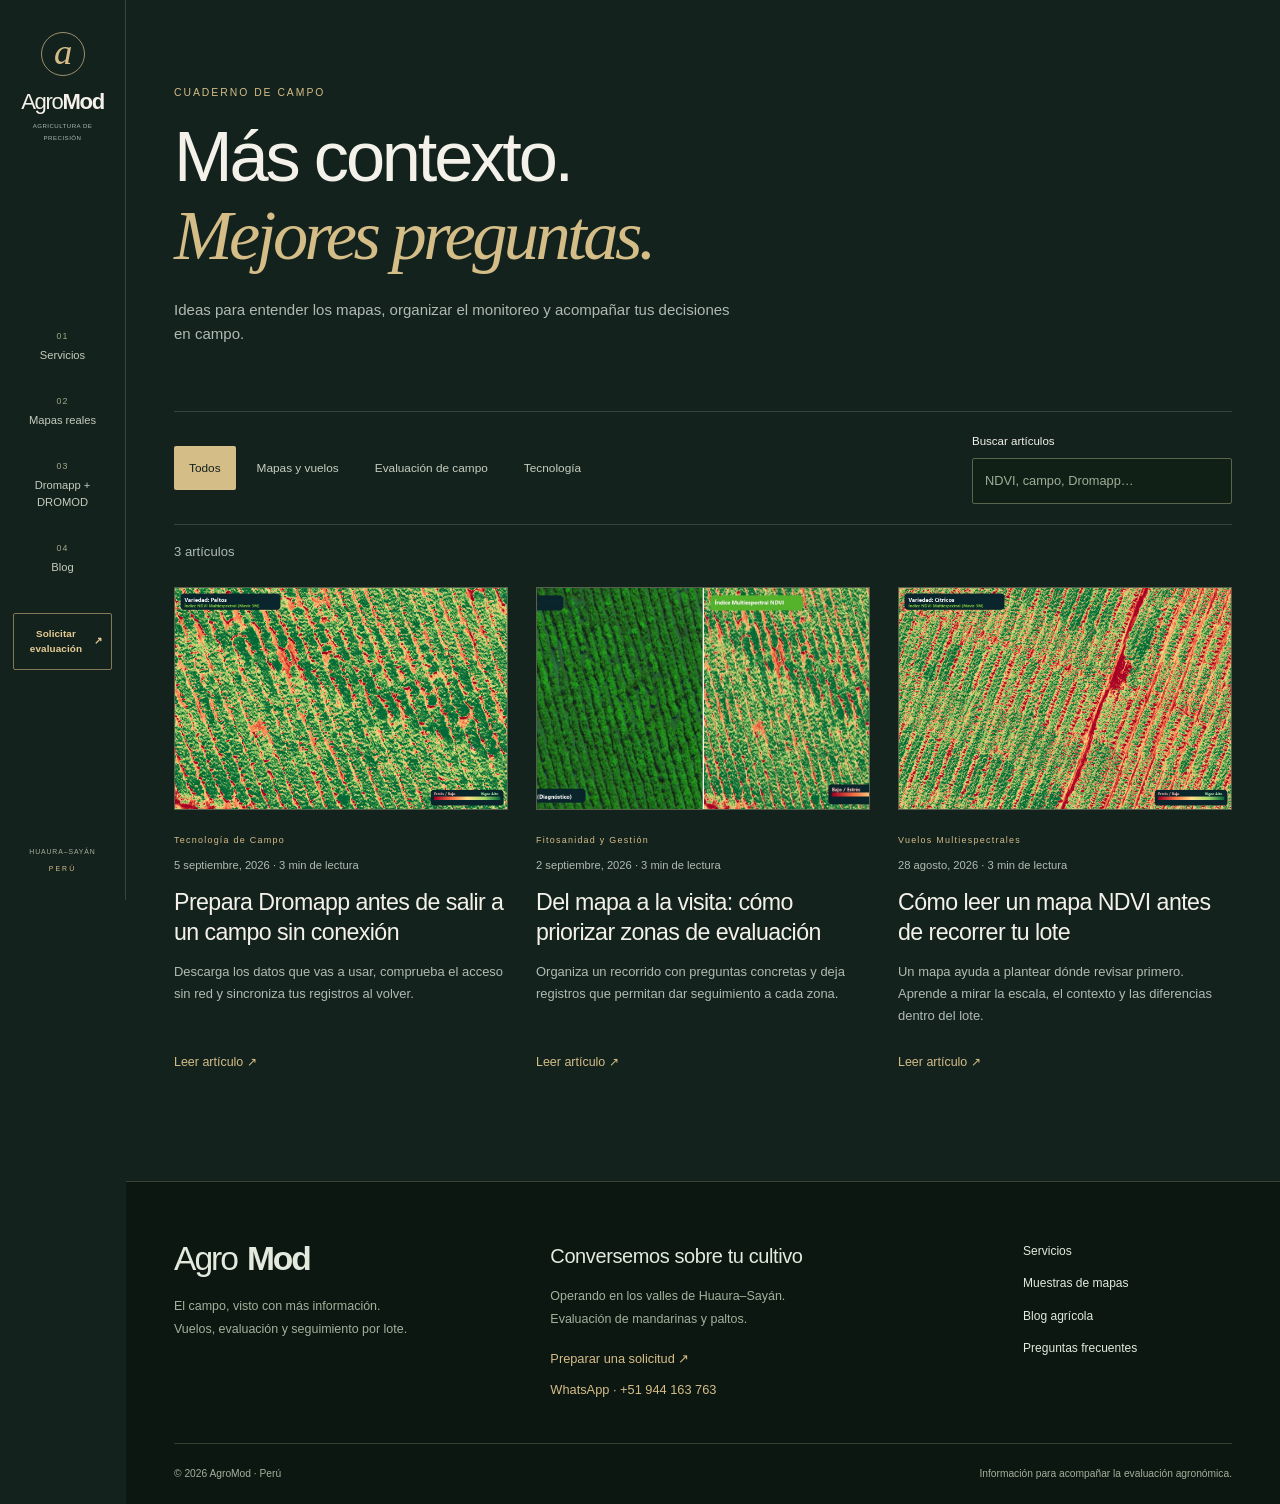
==== commit 451fd65c: "Refresh AgroMod with an editorial field-inspired design" ====
--- a/blog.html
+++ b/blog.html
@@ -3,30 +3,32 @@
 <head>
 <meta charset="utf-8">
 <meta name="viewport" content="width=device-width, initial-scale=1">
-<meta name="theme-color" content="#0b302c">
+<meta name="theme-color" content="#14221e">
 <title>Blog agrícola | AgroMod</title>
 <meta name="description" content="Guías de AgroMod para leer mapas multiespectrales, organizar evaluaciones de campo y dar seguimiento a tus lotes.">
 <meta property="og:type" content="website">
 <meta property="og:title" content="Blog agrícola | AgroMod">
 <meta property="og:description" content="Guías de AgroMod para leer mapas multiespectrales, organizar evaluaciones de campo y dar seguimiento a tus lotes.">
 <link rel="icon" href="assets/images/favicon.svg" type="image/svg+xml">
-<link rel="stylesheet" href="assets/css/style.css">
-<script src="assets/js/data.js" defer></script>
-<script src="assets/js/api.js" defer></script>
-<script src="assets/js/main.js" defer></script>
-<script src="assets/js/blog.js" defer></script></head><body>
+<link rel="stylesheet" href="assets/css/style.css?v=20260911-1">
+<link rel="stylesheet" href="assets/css/editorial.css?v=20260911-1">
+<script src="assets/js/data.js?v=20260911-1" defer></script>
+<script src="assets/js/api.js?v=20260911-1" defer></script>
+<script src="assets/js/main.js?v=20260911-1" defer></script>
+<script src="assets/js/blog.js?v=20260911-1" defer></script></head><body>
 <a class="skip-link" href="#contenido">Saltar al contenido</a>
 <header class="site-header">
   <div class="container nav-wrap">
     <a class="wordmark" href="index.html" aria-label="AgroMod, inicio"><span class="brand-symbol" aria-hidden="true">a</span><span>Agro<strong>Mod</strong><small>AGRICULTURA DE PRECISIÓN</small></span></a>
     <button class="menu-toggle" id="mobile-menu-btn" type="button" aria-controls="mobile-menu" aria-expanded="false" aria-label="Abrir menú"><span></span><span></span><span></span></button>
     <nav id="mobile-menu" class="main-nav" aria-label="Principal">
-      <a href="index.html#servicios">Servicios</a>
-      <a href="index.html#galeria">Mapas reales</a>
-      <a href="index.html#ecosistema">Dromapp + DROMOD</a>
-      <a href="blog.html">Blog</a>
+      <a href="index.html#servicios" data-step="01">Servicios</a>
+      <a href="index.html#galeria" data-step="02">Mapas reales</a>
+      <a href="index.html#ecosistema" data-step="03">Dromapp + DROMOD</a>
+      <a href="blog.html" data-step="04">Blog</a>
       <a class="button button-small" href="index.html#cotizador">Solicitar evaluación <span aria-hidden="true">↗</span></a>
     </nav>
+    <p class="rail-location">HUAURA–SAYÁN<span>PERÚ</span></p>
   </div>
 </header><main id="contenido"><section class="page-intro container"><p class="eyebrow">CUADERNO DE CAMPO</p><h1>Más contexto.<br><em>Mejores preguntas.</em></h1><p>Ideas para entender los mapas, organizar el monitoreo y acompañar tus decisiones en campo.</p></section>
 <section class="container section blog-feed" aria-label="Artículos del blog">
--- a/assets/css/style.css
+++ b/assets/css/style.css
@@ -395,6 +395,89 @@
   font-size:.63rem;
   margin-top:14px;
   color:#b2c9ba
+}
+.flight-stage {
+  position:relative;
+  aspect-ratio:16/9;
+  overflow:hidden;
+  background:#183f34;
+}
+.flight-stage>img, .flight-preview {
+  display:block;
+  width:100%;
+  height:100%;
+  object-fit:cover;
+}
+.flight-preview {
+  position:absolute;
+  inset:0;
+  opacity:0;
+  transition:opacity .35s;
+}
+.flight-stage.has-frame .flight-preview {
+  opacity:1;
+}
+.flight-badge {
+  position:absolute;
+  top:16px;
+  left:16px;
+  padding:6px 10px;
+  border-radius:5px;
+  color:white;
+  background:#0b302cd9;
+  font-size:.57rem;
+  font-weight:700;
+  letter-spacing:.12em;
+}
+.flight-toggle {
+  position:absolute;
+  bottom:14px;
+  right:14px;
+  min-height:44px;
+  padding:9px 14px;
+  border:1px solid #ffffff80;
+  border-radius:7px;
+  background:#0b302ce8;
+  color:white;
+  font-size:.74rem;
+  font-weight:600;
+}
+.flight-toggle:hover { background:#0b302c; }
+.hero-flight figcaption { padding-block:22px; }
+.flight-watch {
+  display:flex;
+  align-items:center;
+  justify-content:space-between;
+  flex-wrap:wrap;
+  gap:12px;
+  min-height:65px;
+  padding:16px 25px;
+  border-top:1px solid #49674f;
+  color:var(--lime);
+  background:#0c3026;
+  font-size:.82rem;
+  font-weight:600;
+}
+.flight-watch:hover { background:#244b39; }
+.flight-watch>span:first-child { display:flex; align-items:center; gap:11px; }
+.flight-play-icon { font-size:.7rem; }
+.flight-length { font-size:.65rem; color:#c8d8ce; font-weight:400; }
+.flight-length>span { margin-left:10px; color:var(--lime); }
+.flight-dialog { width:min(1140px,calc(100% - 28px)); }
+.flight-dialog>video {
+  display:block;
+  width:100%;
+  max-height:72dvh;
+  aspect-ratio:16/9;
+  background:#06171c;
+  border-radius:8px;
+  object-fit:contain;
+}
+@media(max-width:540px) {
+  .flight-watch { padding-inline:16px; gap:10px; font-size:.76rem; }
+  .flight-badge { top:12px; left:12px; font-size:.51rem; }
+  .flight-toggle { bottom:10px; right:10px; font-size:.7rem; }
+  .flight-length { font-size:.59rem; }
 }
 .context-strip {
   border-bottom:1px solid var(--line);
--- a/assets/css/editorial.css
+++ b/assets/css/editorial.css
@@ -0,0 +1,279 @@
+/* Dirección visual editorial: paisaje, verde profundo y tipografía del sistema.
+   Extiende los componentes y puntos de ruptura compartidos de style.css. */
+:root {
+  color-scheme:dark;
+  --ink:#f3f1e9;
+  --muted:#b0bab2;
+  --green:#d4bd87;
+  --lime:#d4bd87;
+  --paper:#14221e;
+  --line:#37433b;
+  --navy:#0d1915;
+  --soft:#1b2b24;
+  --radius:3px;
+}
+body {font-family:"Segoe UI",Arial,sans-serif; -webkit-font-smoothing:antialiased}
+html {scroll-padding-top:88px}
+section[id],footer[id] {scroll-margin-top:0}
+::selection {background:#d4bd87;color:#14221e}
+h1,h2,h3 {font-weight:400;letter-spacing:-.045em}
+h2 {font-size:clamp(2.5rem,3.8vw,3.65rem);line-height:1.12}
+em {font-family:Georgia,"Times New Roman",serif;font-style:italic;font-weight:400;color:var(--green);letter-spacing:-.05em}
+.eyebrow {font-size:.65rem;font-weight:500;letter-spacing:.19em}
+.container {width:min(1184px,calc(100% - 96px))}
+.section {padding-block:108px}
+.section-heading {margin-bottom:48px;gap:50px}
+.section-heading .eyebrow {margin-bottom:22px}
+.section-heading>p {font-size:.88rem;max-width:340px;line-height:1.85}
+.skip-link {color:#14221e;background:var(--lime)}
+button:focus-visible,a:focus-visible,summary:focus-visible {outline:2px solid #e8ce91;outline-offset:5px}
+.site-header {background:var(--paper);border-color:var(--line)}
+.wordmark {font-weight:350;gap:10px;letter-spacing:-.06em}
+.wordmark strong {font-weight:650}
+.wordmark small {font-weight:400;letter-spacing:.13em;color:var(--muted)}
+.brand-symbol {background:transparent;border:1px solid #9c906e;color:var(--green);border-radius:50%;font-family:Georgia,serif;font-style:italic;font-weight:400}
+.main-nav {font-weight:400}
+.rail-location {display:none}
+.button {border-radius:2px;background:var(--lime);color:#14221e;font-weight:600;min-height:50px;font-size:.8rem;padding:15px 25px;letter-spacing:.01em;transition:background .2s,border-color .2s,color .2s}
+.button:hover,.button-lime:hover {background:#e9d4a3;color:#14221e}
+.button-ghost,.button-outline {background:transparent;color:var(--ink);border-color:#657367}
+.button-ghost:hover,.button-outline:hover {background:#2d3f32;border-color:var(--lime);color:var(--ink)}
+.button-small {font-size:.74rem;min-height:44px;padding:12px 17px}
+.text-link,.text-button {font-weight:500;font-size:.83rem}
+.hero {position:relative;isolation:isolate;display:flex;flex-direction:column;min-height:min(900px,100svh);background:#18291d;overflow:hidden;color:#f9f6ee;padding:32px 0 24px}
+.hero>.flight-stage {position:absolute;inset:0;width:100%;height:100%;aspect-ratio:auto;z-index:-2;border-radius:0;background:#18291d}
+.hero>.flight-stage>img,.hero .flight-preview {position:absolute;inset:0;width:100%;height:100%;object-fit:cover;object-position:50% 50%}
+.hero::before {content:"";position:absolute;inset:0;z-index:-1;background:linear-gradient(180deg,rgba(7,20,13,.49),rgba(7,20,13,.60) 54%,rgba(7,20,13,.9));pointer-events:none}
+.hero-top {display:flex;justify-content:space-between;align-items:center;gap:20px;font-size:.57rem;letter-spacing:.17em;color:#eee9db;line-height:1.7}
+.hero-grid {display:flex;flex:1;align-items:center;justify-content:center;padding-block:72px 76px;max-width:none;text-align:center}
+.hero-copy {max-width:850px;width:100%}
+.hero .eyebrow {color:#e7d5aa;letter-spacing:.23em;font-size:.67rem}
+.hero-copy>.eyebrow {display:flex;align-items:center;justify-content:center;gap:20px}
+.hero-copy>.eyebrow::before,.hero-copy>.eyebrow::after {content:"";width:32px;height:1px;background:#bcaa7d}
+.hero h1 {font-size:clamp(3.8rem,6.7vw,6.4rem);font-weight:350;line-height:1.09;margin-block:27px}
+.hero h1 em {color:#f4e7c9}
+.hero-description {color:#e1e5dc;font-size:.95rem;font-weight:400;max-width:500px;line-height:1.85;margin-inline:auto}
+.hero .button-row {justify-content:center;margin-top:32px;gap:14px}
+.hero .button {padding-inline:27px}
+.hero .button-ghost {border-color:#99a390;background:rgba(13,25,21,.26)}
+.hero .button-ghost:hover {background:#243b28}
+.hero-bottom {display:grid;grid-template-columns:1fr auto 1fr;align-items:center;gap:28px;border-top:1px solid #ffffff38;padding-top:23px}
+.hero-territory .eyebrow {font-size:.58rem;letter-spacing:.13em}
+.hero-territory p {font-size:.76rem;color:#cfd7cb;margin-top:6px}
+.hero .flight-watch {display:flex;align-items:center;gap:16px;padding:0;border:0;background:none;text-align:left;justify-content:flex-start;font-size:.8rem;font-weight:400;color:#f3f1e9}
+.hero .flight-watch:hover {background:none;color:var(--lime)}
+.hero .flight-length {display:block;font-size:.59rem;font-weight:400;color:#c2cbbb;letter-spacing:.08em;margin-top:3px}
+.hero .flight-watch>.flight-play-icon {width:44px;height:44px;display:grid;place-items:center;flex-shrink:0;border:1px solid #cabb94;border-radius:50%;font-size:.72rem;color:#f6e2b4}
+.hero .flight-toggle {position:static;justify-self:end;min-height:44px;border-radius:2px;background:transparent;border:1px solid #ffffff4f;padding:9px 13px;font-size:.69rem;color:#f3f1e9}
+.hero .flight-toggle:hover {border-color:#f4ddb1;background:#ffffff12}
+.context-strip {background:#0f1c16;border-block:1px solid var(--line)}
+.context-strip .container {padding-block:26px}
+.context-strip p {color:#aab7a8;font-size:.73rem}
+.context-strip span {color:var(--green);font-family:Georgia,serif;font-style:italic;font-size:.88rem}
+.context-strip strong {font-family:"Segoe UI",Arial,sans-serif;font-style:normal;font-size:.75rem;font-weight:400}
+.services-grid {gap:0;border-block:1px solid var(--line)}
+.service-card {padding:34px 30px 38px;background:transparent;border:0;border-radius:0;min-width:0;transition:background .2s}
+.service-card+ .service-card {border-left:1px solid var(--line)}
+.service-card:hover {background:#1a2b23}
+.service-top {margin-bottom:32px}
+.service-icon {background:transparent;border:1px solid #5e654e;border-radius:50%;width:52px;height:52px;color:var(--green);font-size:1.45rem}
+.service-top>span {font-family:Georgia,serif;font-style:italic;font-size:1.9rem;color:#97a18c;font-weight:400}
+.service-card .eyebrow {font-weight:500;font-size:.56rem;letter-spacing:.13em}
+.service-card h3 {font-size:1.55rem;font-weight:400;max-width:280px}
+.service-card>p {font-size:.84rem}
+.service-card ul {font-size:.79rem;color:#c4cdbf}
+.service-card li::before {content:"—"}
+.service-card .text-link {border-bottom:1px solid #716c50;padding-bottom:6px;font-size:.78rem}
+.gallery-section {background:#1a2a23;border-block:1px solid var(--line)}
+.gallery-toolbar {border-block:1px solid var(--line);padding-block:15px;margin-bottom:18px}
+.filter-button {border-radius:2px;font-weight:400;color:#c5cdbf}
+.filter-button:hover {background:#2a3c30;color:var(--ink)}
+.filter-button[aria-pressed=true] {background:var(--lime);color:#14221e}
+.inline-select select {border-color:#64715e;background:#14221e;border-radius:2px}
+.gallery-grid {gap:34px}
+.map-card {border:0;border-radius:0;background:transparent}
+.map-open {border:1px solid #54604d;background:#d9e0d0}
+.map-open-label {border-radius:2px;background:#12211df2;font-size:.68rem;border:1px solid #8b947d}
+.map-card-copy {padding:23px 0 14px;border-bottom:1px solid #475541}
+.map-card-meta {font-size:.59rem;font-weight:500;letter-spacing:.12em}
+.map-card-copy h3 {font-size:1.45rem;font-weight:400}
+.map-card-copy p {font-size:.82rem}
+.section-note {font-size:.74rem;line-height:1.8;max-width:770px;margin-top:29px}
+.empty-state {background:var(--paper);border-radius:2px}
+.workflow {border:0;border-radius:0;overflow:visible;gap:35px}
+.workflow article {padding:28px 0 0;border-top:1px solid #7b7f61}
+.workflow article+article {border-left:0}
+.workflow article::before {content:"";position:absolute;width:7px;height:7px;border-radius:50%;background:var(--lime);top:-4px;left:0}
+.step-number {right:0;top:22px;font-family:Georgia,serif;font-style:italic;color:#a5ae96;font-size:1.6rem}
+.workflow-icon {margin-bottom:27px;font-size:2rem}
+.workflow h3 {font-size:1.35rem;font-weight:400}
+.workflow p {font-size:.84rem}
+.workflow-tag {font-weight:400;letter-spacing:.13em;font-size:.56rem}
+.deliverable-strip {margin-top:44px;background:#1c3025;border:1px solid #44543b;border-radius:2px;padding:30px}
+.deliverable-strip h3 {font-size:1.25rem;font-weight:400}
+.deliverable-strip>p {font-size:.82rem}
+.inquiry-section {background:#0e1d16;border-block:1px solid var(--line)}
+.inquiry-layout {grid-template-columns:.95fr 1.05fr;gap:65px}
+.inquiry-copy h2 {font-size:clamp(2.4rem,3.5vw,3.4rem);line-height:1.14}
+.inquiry-copy>p {font-size:.89rem}
+.request-steps {margin-block:30px}
+.request-steps li {font-size:.79rem;color:#c9d0c2}
+.request-steps span {border-color:#697557;color:var(--green)}
+.quote-note {background:#1d2d21;border-left:1px solid #a39868;color:#e0e4d8;padding:18px;font-size:.78rem}
+.quote-note strong {font-size:.8rem;font-weight:500}
+.inquiry-panel {background:#192b20;border:1px solid #48553d;border-radius:3px;box-shadow:none;padding:32px}
+.form-heading h3 {font-weight:400;font-size:1.4rem}
+.form-heading p {font-size:.71rem}
+.field label {font-weight:400;font-size:.72rem}
+.field input,.field select,.field textarea {background:#102017;border-color:#59654d;border-radius:2px;font-size:.86rem}
+.field input::placeholder,.field textarea::placeholder {color:#a0ad97}
+.field small,.form-privacy {color:#aab79f}
+.field small {font-size:.67rem}
+.form-privacy {font-size:.7rem}
+.quote-result>textarea {background:#102017;color:var(--ink);border-color:#59654d;border-radius:2px}
+.error-message {color:#ffb0a3}
+.faq-layout {gap:65px}
+.faq-list summary {font-weight:400;font-size:.89rem;padding-block:23px}
+.faq-list summary::after {font-weight:300}
+.faq-list details p {font-size:.84rem}
+.blog-section {background:#1b2b24;border-top:1px solid var(--line)}
+.blog-grid {gap:28px}
+.blog-card {background:transparent;border:0;border-radius:0}
+.blog-card-image {border:1px solid #56604c}
+.blog-card-body {padding:24px 0 0}
+.blog-card-body .eyebrow {font-size:.56rem;font-weight:500;letter-spacing:.14em}
+.blog-card h3 {font-size:1.45rem;font-weight:400;line-height:1.28}
+.blog-card p {font-size:.81rem}
+.blog-card .text-link {padding-top:4px}
+.site-footer {background:#0c1712;padding-top:60px;border-top:1px solid var(--line)}
+.site-footer p {color:#a3b19b}
+.site-footer h2 {font-weight:400;font-size:1.25rem}
+.site-footer .wordmark {font-size:2.1rem}
+.footer-bottom {border-color:#33412e;color:#a5b09a}
+.page-intro {padding-block:85px 65px}
+.page-intro h1 {font-size:clamp(3rem,5.5vw,5.3rem);font-weight:350}
+.page-intro>p:last-child {font-size:.94rem}
+.blog-feed {padding-top:0}
+.article-header h1 {font-weight:400}
+.article-image {border-radius:2px}
+.article-cta {background:var(--soft);border:1px solid var(--line);border-radius:2px}
+.map-dialog {border-radius:3px;border:1px solid #6e785d}
+.map-dialog::backdrop {background:#050f0ce8}
+.dialog-header h2 {font-family:"Segoe UI",Arial,sans-serif;font-weight:400;letter-spacing:-.02em}
+.flight-dialog video {border-radius:0}
+
+/* En escritorio, la navegación lateral deja todo el ancho visual al paisaje. */
+@media(min-width:1150px) {
+  html {scroll-padding-top:30px}
+  section[id],footer[id] {scroll-margin-top:0}
+  body {padding-left:126px}
+  .site-header {position:fixed;inset:0 auto 0 0;width:126px;border-bottom:0;border-right:1px solid var(--line)}
+  .site-header .nav-wrap {height:100%;width:100%;padding:32px 13px 25px;flex-direction:column;gap:26px;overflow-y:auto}
+  .site-header .wordmark {flex-direction:column;gap:15px;font-size:1.38rem;text-align:center;flex-shrink:0}
+  .site-header .wordmark small {font-size:.38rem;letter-spacing:.08em;line-height:1.9;max-width:90px;margin:7px auto 0}
+  .site-header .brand-symbol {width:44px;height:44px;font-size:2.3rem}
+  .main-nav {width:100%;flex-direction:column;gap:7px;margin-block:auto}
+  .main-nav>a:not(.button) {display:flex;flex-direction:column;align-items:center;width:100%;padding:12px 3px;font-size:.7rem;line-height:1.5;text-align:center;color:#c3cbbb;gap:4px}
+  .main-nav>a[data-step]::before {content:attr(data-step);font-size:.55rem;letter-spacing:.14em;color:#a3a789}
+  .main-nav>a:not(.button):hover {background:#223125;text-decoration:none;color:#e9d3a2}
+  .main-nav .button {margin-top:18px;padding:12px 9px;font-size:.62rem;line-height:1.6;gap:5px;width:100%;background:transparent;border-color:#827957;color:#e6cc94}
+  .main-nav .button:hover {background:var(--lime);color:#14221e}
+  .rail-location {display:block;text-align:center;font-size:.43rem;letter-spacing:.13em;line-height:1.9;flex-shrink:0;color:#a6af99}
+  .rail-location span {display:block;color:var(--green);letter-spacing:.3em;margin-top:4px}
+}
+@media(min-width:821px) and (max-width:1149px) {
+  .site-header .container {width:calc(100% - 48px)}
+  .nav-wrap {height:80px;gap:18px}
+  .wordmark {font-size:1.4rem}
+  .main-nav {gap:16px;font-size:.69rem}
+  .main-nav .button {font-size:.67rem;padding-inline:13px}
+  .hero {min-height:740px}
+}
+@media(max-width:1050px) {
+  .container {width:calc(100% - 64px)}
+  .section {padding-block:80px}
+  .hero h1 {font-size:clamp(3.6rem,7.3vw,5rem)}
+  .service-card {padding-inline:22px}
+  .inquiry-layout,.faq-layout {gap:40px}
+  .workflow {gap:28px}
+  .workflow article {padding:26px 0 0}
+}
+@media(max-width:820px) {
+  .site-header .container {width:calc(100% - 40px)}
+  .nav-wrap {height:74px}
+  .menu-toggle {border-radius:2px;border-color:#66705a}
+  .main-nav {background:#14221e;border-color:#56614c}
+  .main-nav>a:not(.button) {font-size:.88rem}
+  .hero {min-height:740px;padding:24px 0}
+  .hero-grid {padding-block:62px 68px;max-width:none}
+  .hero-top {font-size:.51rem}
+  .hero h1 {font-size:clamp(3.5rem,8.5vw,4.8rem)}
+  .hero-description {max-width:460px;font-size:.92rem}
+  .hero-bottom {grid-template-columns:1fr auto;gap:18px}
+  .hero .flight-toggle {grid-column:1/-1;justify-self:center;font-size:.67rem;min-height:40px}
+  .hero .flight-watch {justify-self:end}
+  .section-heading {gap:22px;margin-bottom:38px}
+  .section-heading>p {max-width:560px}
+  .service-card {padding:28px 0 32px}
+  .service-card+ .service-card {border-left:0;border-top:1px solid var(--line)}
+  .service-top {margin-bottom:20px}
+  .service-card h3 {max-width:none}
+  .service-card:hover {background:transparent}
+  .workflow {gap:35px}
+  .workflow article {border-top:1px solid #7b7f61}
+  .workflow article+article {border-left:0}
+  .workflow p {max-width:600px}
+  .inquiry-layout {grid-template-columns:1fr}
+  .inquiry-copy {padding-top:0}
+  .inquiry-panel {padding:30px}
+  .deliverable-strip {grid-template-columns:1fr;gap:18px}
+  .faq-layout {gap:30px}
+  .page-intro {padding-block:60px 45px}
+  .blog-feed {padding-top:0}
+}
+@media(max-width:540px) {
+  .container {width:calc(100% - 40px)}
+  .section {padding-block:64px}
+  .hero {min-height:690px}
+  .hero-top {font-size:.48rem;letter-spacing:.09em;gap:18px}
+  .hero-top span:last-child {text-align:right;max-width:125px}
+  .hero-grid {padding-block:54px 46px}
+  .hero-copy>.eyebrow {font-size:.58rem;letter-spacing:.17em;gap:12px}
+  .hero-copy>.eyebrow::before,.hero-copy>.eyebrow::after {width:20px}
+  .hero h1 {font-size:clamp(2.8rem,10.5vw,3.8rem);line-height:1.12;margin-block:24px}
+  .hero-description {font-size:.84rem;line-height:1.8;max-width:340px}
+  .hero .button-row {margin-top:28px;gap:10px}
+  .hero .button {font-size:.74rem;padding:13px 17px;gap:16px}
+  .hero-bottom {padding-top:21px;gap:18px 10px}
+  .hero-territory .eyebrow {font-size:.5rem;letter-spacing:.09em}
+  .hero-territory p {font-size:.69rem}
+  .hero .flight-watch {gap:10px;font-size:.73rem}
+  .hero .flight-watch>.flight-play-icon {width:38px;height:38px}
+  .hero .flight-length {font-size:.56rem}
+  .hero .flight-toggle {min-height:44px;font-size:.67rem}
+  .context-strip .container {padding-block:22px;gap:15px 18px;justify-content:space-between}
+  .context-strip p {font-size:.71rem}
+  .context-strip span {font-size:.77rem;gap:8px}
+  .context-strip strong {font-size:.65rem}
+  h2 {font-size:2.55rem}
+  .section-heading>p {font-size:.84rem}
+  .gallery-toolbar {gap:16px}
+  .gallery-grid {gap:30px}
+  .filter-button {font-size:.78rem;padding-inline:19px}
+  .map-card-copy {padding:20px 0 18px}
+  .map-card-copy h3 {font-size:1.4rem}
+  .deliverable-strip {padding:25px 22px}
+  .inquiry-copy h2 {font-size:2.6rem}
+  .inquiry-panel {padding:25px 19px}
+  .field input,.field select,.field textarea {font-size:16px}
+  .faq-list summary {font-size:.85rem}
+  .blog-grid {gap:35px}
+  .blog-card h3 {font-size:1.45rem}
+  .blog-card-body {padding-top:20px}
+  .page-intro h1 {font-size:3.1rem}
+  .blog-feed {padding-top:0}
+  .page-intro>p:last-child {font-size:.88rem}
+  .map-dialog {padding:17px}
+  .dialog-header h2 {font-size:1.1rem}
+  .footer-main {gap:30px}
+}
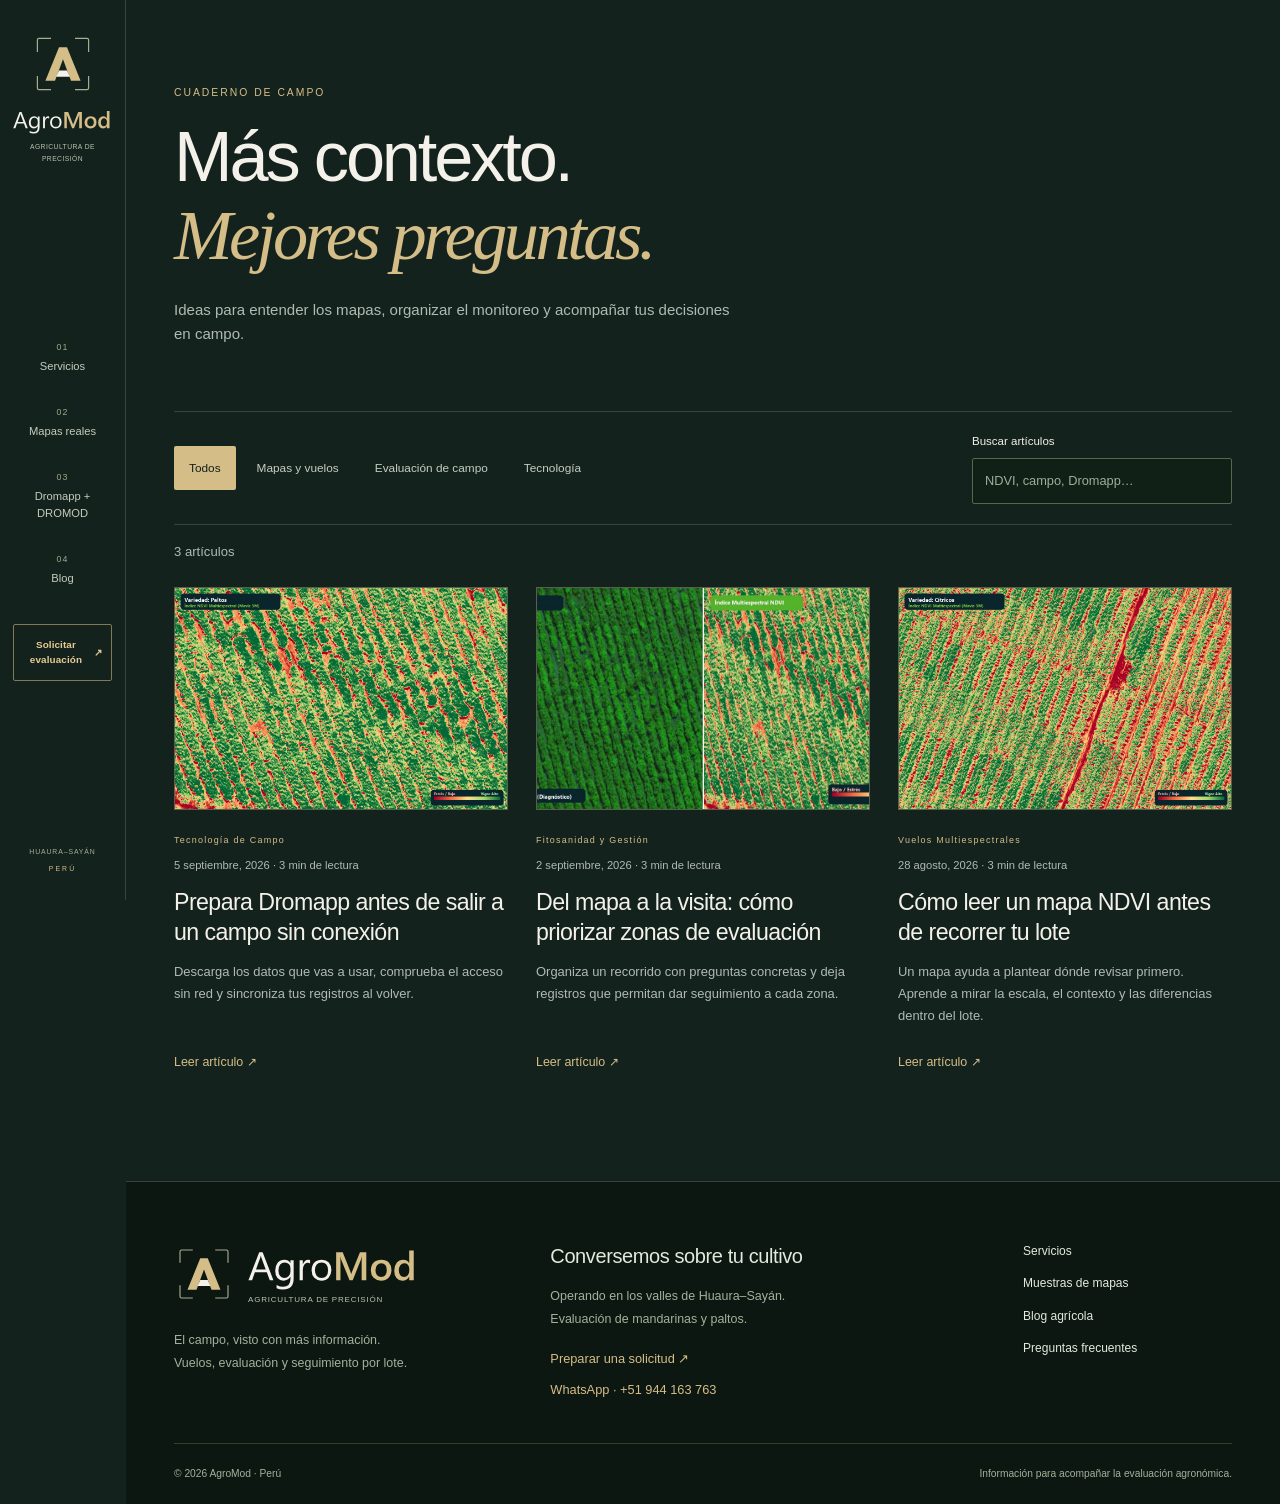
==== commit bf6c44cc: "Unify AgroMod branding with a vector aerial-frame monogram" ====
--- a/blog.html
+++ b/blog.html
@@ -9,17 +9,17 @@
 <meta property="og:type" content="website">
 <meta property="og:title" content="Blog agrícola | AgroMod">
 <meta property="og:description" content="Guías de AgroMod para leer mapas multiespectrales, organizar evaluaciones de campo y dar seguimiento a tus lotes.">
-<link rel="icon" href="assets/images/favicon.svg" type="image/svg+xml">
-<link rel="stylesheet" href="assets/css/style.css?v=20260911-1">
-<link rel="stylesheet" href="assets/css/editorial.css?v=20260911-1">
-<script src="assets/js/data.js?v=20260911-1" defer></script>
-<script src="assets/js/api.js?v=20260911-1" defer></script>
-<script src="assets/js/main.js?v=20260911-1" defer></script>
-<script src="assets/js/blog.js?v=20260911-1" defer></script></head><body>
+<link rel="icon" href="assets/images/favicon.svg?v=20260911-2" type="image/svg+xml">
+<link rel="stylesheet" href="assets/css/style.css?v=20260911-2">
+<link rel="stylesheet" href="assets/css/editorial.css?v=20260911-2">
+<script src="assets/js/data.js?v=20260911-2" defer></script>
+<script src="assets/js/api.js?v=20260911-2" defer></script>
+<script src="assets/js/main.js?v=20260911-2" defer></script>
+<script src="assets/js/blog.js?v=20260911-2" defer></script></head><body>
 <a class="skip-link" href="#contenido">Saltar al contenido</a>
 <header class="site-header">
   <div class="container nav-wrap">
-    <a class="wordmark" href="index.html" aria-label="AgroMod, inicio"><span class="brand-symbol" aria-hidden="true">a</span><span>Agro<strong>Mod</strong><small>AGRICULTURA DE PRECISIÓN</small></span></a>
+    <a class="wordmark" href="index.html" aria-label="AgroMod, inicio"><img class="brand-symbol" src="assets/images/agromod-mark.svg?v=20260911-2" width="80" height="80" alt=""><span class="brand-lockup"><img class="brand-name" src="assets/images/agromod-wordmark.svg?v=20260911-2" width="187" height="55" alt=""><small>AGRICULTURA DE PRECISIÓN</small></span></a>
     <button class="menu-toggle" id="mobile-menu-btn" type="button" aria-controls="mobile-menu" aria-expanded="false" aria-label="Abrir menú"><span></span><span></span><span></span></button>
     <nav id="mobile-menu" class="main-nav" aria-label="Principal">
       <a href="index.html#servicios" data-step="01">Servicios</a>
@@ -35,7 +35,7 @@
 <div class="blog-tools"><div class="filter-group" id="blog-filters" role="group" aria-label="Categorías"><button class="filter-button category-filter-btn" data-category="all" aria-pressed="true">Todos</button><button class="filter-button category-filter-btn" data-category="Vuelos Multiespectrales" aria-pressed="false">Mapas y vuelos</button><button class="filter-button category-filter-btn" data-category="Fitosanidad y Gestión" aria-pressed="false">Evaluación de campo</button><button class="filter-button category-filter-btn" data-category="Tecnología de Campo" aria-pressed="false">Tecnología</button></div><div class="field search-field"><label for="blog-search">Buscar artículos</label><input id="blog-search" type="search" placeholder="NDVI, campo, Dromapp…" maxlength="120"></div></div>
 <p id="blog-count" role="status" class="small-text"></p><div id="blog-grid" class="blog-grid"><p>Cargando publicaciones…</p></div><noscript>Activa JavaScript para consultar el catálogo de artículos.</noscript>
 </section></main><footer class="site-footer" id="contacto"><div class="container footer-main">
-  <div><a class="wordmark" href="index.html">Agro<strong>Mod</strong></a><p>El campo, visto con más información.<br>Vuelos, evaluación y seguimiento por lote.</p></div>
+  <div><a class="wordmark" href="index.html" aria-label="AgroMod, inicio"><img class="brand-symbol" src="assets/images/agromod-mark.svg?v=20260911-2" width="80" height="80" alt=""><span class="brand-lockup"><img class="brand-name" src="assets/images/agromod-wordmark.svg?v=20260911-2" width="187" height="55" alt=""><small>AGRICULTURA DE PRECISIÓN</small></span></a><p>El campo, visto con más información.<br>Vuelos, evaluación y seguimiento por lote.</p></div>
   <div><h2>Conversemos sobre tu cultivo</h2><p>Operando en los valles de Huaura–Sayán.<br>Evaluación de mandarinas y paltos.</p><a class="text-link" href="index.html#cotizador">Preparar una solicitud <span aria-hidden="true">↗</span></a><a class="footer-whatsapp" data-whatsapp hidden target="_blank" rel="noopener noreferrer">Contactar por WhatsApp</a></div>
   <div class="footer-links"><a href="index.html#servicios">Servicios</a><a href="index.html#galeria">Muestras de mapas</a><a href="blog.html">Blog agrícola</a><a href="index.html#preguntas">Preguntas frecuentes</a></div>
 </div><div class="container footer-bottom"><span>© <span data-year>2026</span> AgroMod · Perú</span><span>Información para acompañar la evaluación agronómica.</span></div></footer></body></html>
--- a/assets/css/editorial.css
+++ b/assets/css/editorial.css
@@ -28,10 +28,11 @@
 .skip-link {color:#14221e;background:var(--lime)}
 button:focus-visible,a:focus-visible,summary:focus-visible {outline:2px solid #e8ce91;outline-offset:5px}
 .site-header {background:var(--paper);border-color:var(--line)}
-.wordmark {font-weight:350;gap:10px;letter-spacing:-.06em}
-.wordmark strong {font-weight:650}
-.wordmark small {font-weight:400;letter-spacing:.13em;color:var(--muted)}
-.brand-symbol {background:transparent;border:1px solid #9c906e;color:var(--green);border-radius:50%;font-family:Georgia,serif;font-style:italic;font-weight:400}
+.wordmark {gap:12px;line-height:1;flex-shrink:0}
+.brand-lockup {display:block;min-width:0}
+.wordmark .brand-name {display:block;width:153px;height:auto}
+.wordmark small {font-family:"Segoe UI",Arial,sans-serif;font-size:.46rem;font-weight:400;letter-spacing:.1em;color:#bbc3af;margin-top:2px;line-height:1.5}
+.wordmark .brand-symbol {display:block;width:52px;height:52px;flex-shrink:0;background:none;border:0;border-radius:0;padding:0}
 .main-nav {font-weight:400}
 .rail-location {display:none}
 .button {border-radius:2px;background:var(--lime);color:#14221e;font-weight:600;min-height:50px;font-size:.8rem;padding:15px 25px;letter-spacing:.01em;transition:background .2s,border-color .2s,color .2s}
@@ -148,7 +149,10 @@
 .site-footer {background:#0c1712;padding-top:60px;border-top:1px solid var(--line)}
 .site-footer p {color:#a3b19b}
 .site-footer h2 {font-weight:400;font-size:1.25rem}
-.site-footer .wordmark {font-size:2.1rem}
+.site-footer .wordmark {gap:14px}
+.site-footer .brand-symbol {width:60px;height:60px}
+.site-footer .brand-name {width:170px}
+.site-footer .wordmark small {font-size:.5rem}
 .footer-bottom {border-color:#33412e;color:#a5b09a}
 .page-intro {padding-block:85px 65px}
 .page-intro h1 {font-size:clamp(3rem,5.5vw,5.3rem);font-weight:350}
@@ -169,9 +173,10 @@
   body {padding-left:126px}
   .site-header {position:fixed;inset:0 auto 0 0;width:126px;border-bottom:0;border-right:1px solid var(--line)}
   .site-header .nav-wrap {height:100%;width:100%;padding:32px 13px 25px;flex-direction:column;gap:26px;overflow-y:auto}
-  .site-header .wordmark {flex-direction:column;gap:15px;font-size:1.38rem;text-align:center;flex-shrink:0}
-  .site-header .wordmark small {font-size:.38rem;letter-spacing:.08em;line-height:1.9;max-width:90px;margin:7px auto 0}
-  .site-header .brand-symbol {width:44px;height:44px;font-size:2.3rem}
+  .site-header .wordmark {flex-direction:column;gap:10px;text-align:center}
+  .site-header .wordmark .brand-name {width:100px}
+  .site-header .wordmark small {font-size:.42rem;letter-spacing:.07em;line-height:1.8;max-width:90px;margin:6px auto 0}
+  .site-header .wordmark .brand-symbol {width:64px;height:64px}
   .main-nav {width:100%;flex-direction:column;gap:7px;margin-block:auto}
   .main-nav>a:not(.button) {display:flex;flex-direction:column;align-items:center;width:100%;padding:12px 3px;font-size:.7rem;line-height:1.5;text-align:center;color:#c3cbbb;gap:4px}
   .main-nav>a[data-step]::before {content:attr(data-step);font-size:.55rem;letter-spacing:.14em;color:#a3a789}
@@ -184,7 +189,9 @@
 @media(min-width:821px) and (max-width:1149px) {
   .site-header .container {width:calc(100% - 48px)}
   .nav-wrap {height:80px;gap:18px}
-  .wordmark {font-size:1.4rem}
+  .site-header .wordmark {gap:9px}
+  .site-header .wordmark .brand-name {width:137px}
+  .site-header .wordmark .brand-symbol {width:46px;height:46px}
   .main-nav {gap:16px;font-size:.69rem}
   .main-nav .button {font-size:.67rem;padding-inline:13px}
   .hero {min-height:740px}
@@ -200,6 +207,9 @@
 }
 @media(max-width:820px) {
   .site-header .container {width:calc(100% - 40px)}
+  .site-header .wordmark {gap:9px}
+  .site-header .wordmark .brand-symbol {width:44px;height:44px}
+  .site-header .wordmark .brand-name {width:140px}
   .nav-wrap {height:74px}
   .menu-toggle {border-radius:2px;border-color:#66705a}
   .main-nav {background:#14221e;border-color:#56614c}
